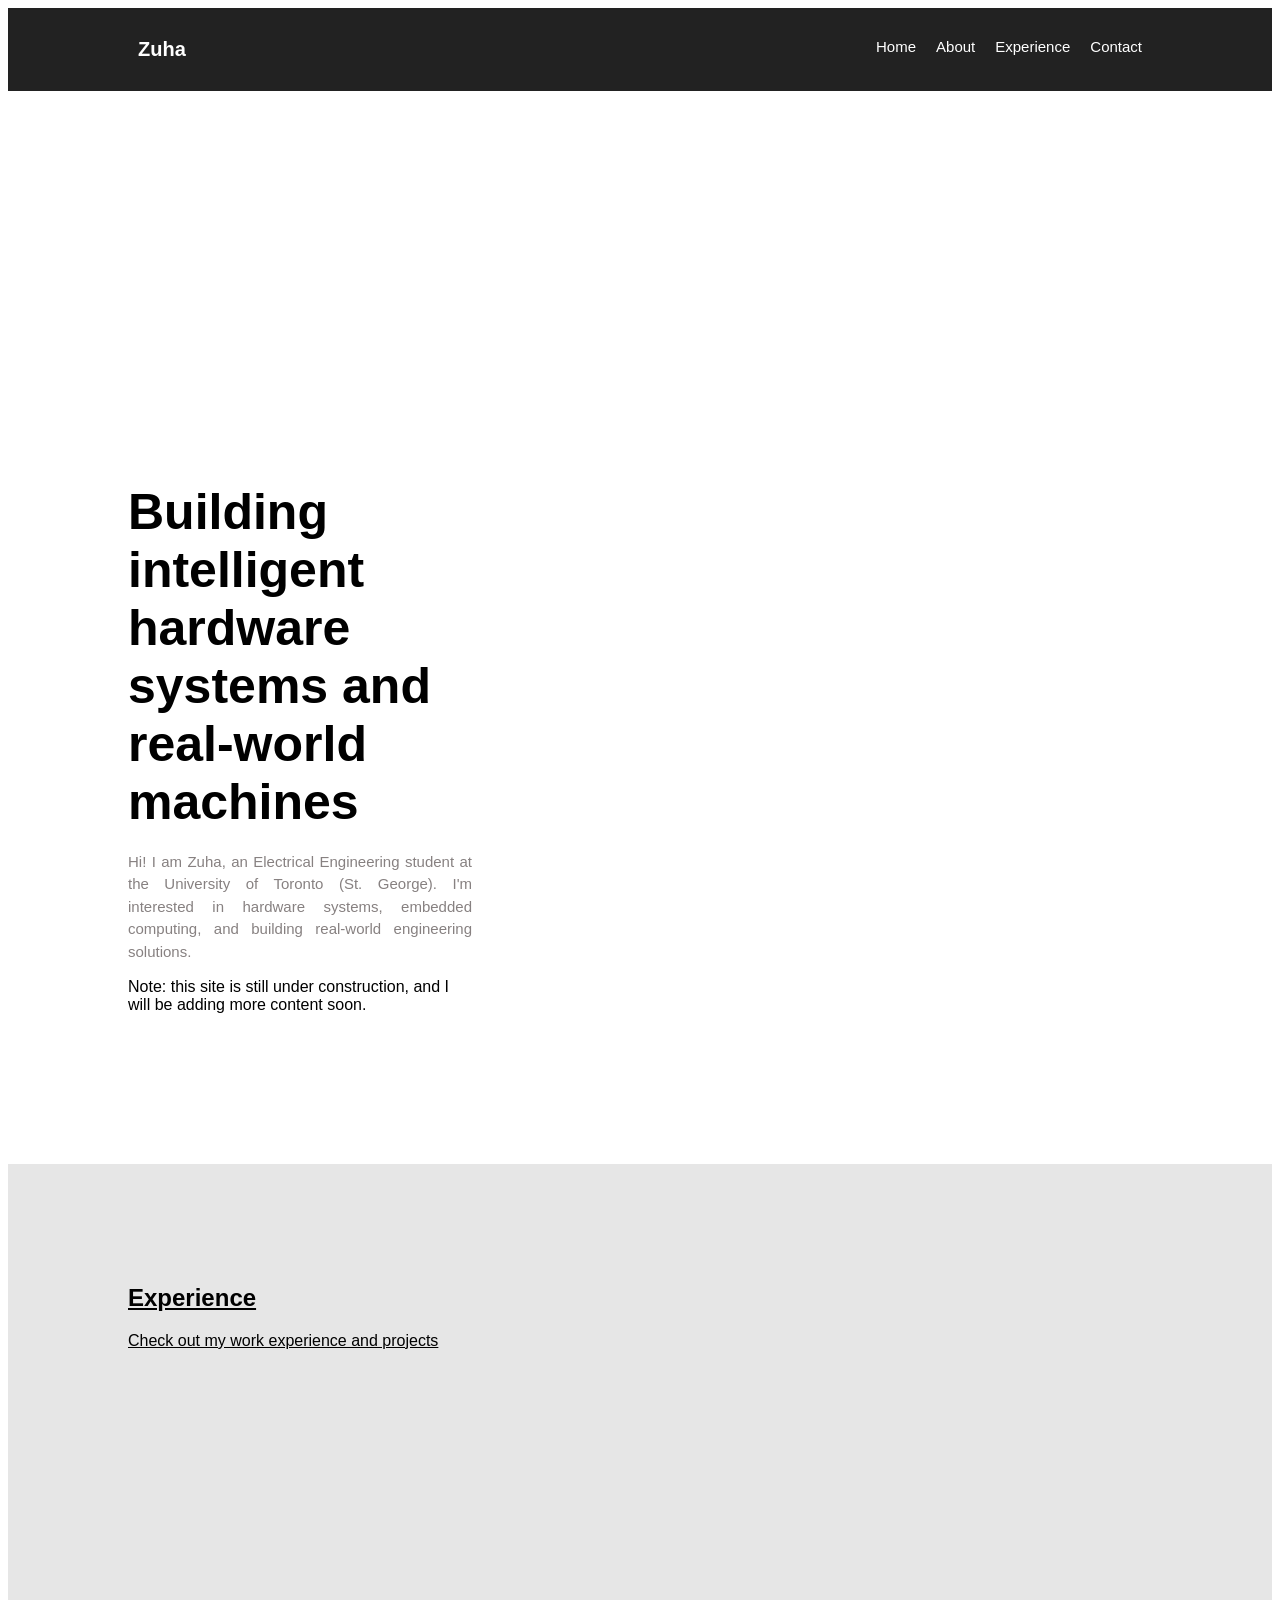
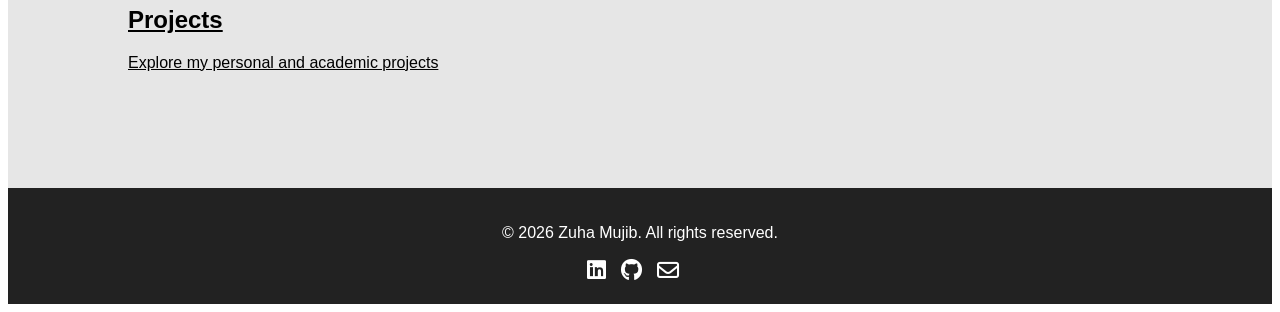
==== index.html @ a1fa1b5b "Added a home page title" ====
<!-- home page -->
<!DOCTYPE html>
<html>

<head>
    <title>Home</title>
    <link rel="stylesheet" href="css/style.css">
    <link rel="stylesheet" href="https://cdnjs.cloudflare.com/ajax/libs/font-awesome/6.5.0/css/all.min.css">
</head>

<body>
    <!-- Loading the navigation bar -->
    <div id="navbar"></div>

    <section class="home">
        <h1>Building intelligent hardware systems and real-world machines</h1>
        <p>Hi! I am Zuha, an Electrical Engineering student at the University of Toronto (St. George).
            I'm interested in hardware systems, embedded computing, and building real-world engineering solutions.
        </p> Note: this site is still under construction, and I will be adding more content soon.
    </section>

    <section class="home-links">
        <a href="experience.html" class="card">
            <h1>Experience</h1>
            <p>Check out my work experience and projects</p>
        </a>
        <a href="projects.html" class="card">
            <h1>Projects</h1>
            <p>Explore my personal and academic projects</p>
        </a>
    </section>

    <div id="footer"></div>

    <!-- JAVASCRIPT -->
    <script src="js/script.js"></script>

</body>

</html>
---- css/style.css ----
.skills {
    margin-top: 10px;
}

.skills span {
    background: #007BFF;
    color: white;
    padding: 5px 10px;
    border-radius: 5px;
    margin-right: 5px;
    font-size: 12px;
}

body {
    font-family: "Verdana", sans-serif;
}

.home {
    text-align: left;
    padding-top: 350px;
    padding-bottom: 150px;
    padding-left: 120px;
    padding-right: 800px;
}

.home h1 {
    font-size: 50px;
    margin-bottom: 20px;
}

.home p {
    font-size: 15px;
    color: #878181;
    line-height: 1.5;
    font-family: "Lucida Sans Typewriter", sans-serif;
    text-align: justify;
}

.navbar {
    display: flex;
    justify-content: space-between;
    padding: 30px 30px;
    background-color: #222;
    color: white;
}

.logo a {
    color: white;
    text-decoration: none;
    font-size: 20px;
    font-weight: bold;
    font-family: "Lucida Console", sans-serif;
    padding-left: 100px;
}

.nav-links {
    list-style: none;
    font-size: 15px;
    display: flex;
    gap: 20px;
    margin: 0;
    padding-right: 100px;
}

.nav-links a {
    color: white;
    text-decoration: none;
    transition: 0.2s;
}

.nav-links a:hover {
    color: #00bcd4;
}

.footer {
    background-color: #222;
    color: white;
    text-align: center;
    padding: 20px 0;
}

.social-links {
    display: flex;
    justify-content: center;
    list-style: none;
    padding: 0;
    margin: 0;
}

.social-links li {
    display: inline-block;
}

.social-links a {
    color: white;
    font-size: 22px;
    margin-right: 15px;
    text-decoration: none;
    transition: 0.2s;
}

.social-links a:hover {
    color: #00bcd4;
}

.container {
    max-width: 1000px;
    margin: 0 auto;
    padding: 0 20px;
}

.pronunciation {
    font-size: 14px;
    color: #555;
    padding-top: 5px;
}

.about {
    margin-top: 50px;
    margin-left: 100px;
    margin-right: 100px;
}

.home-links {
    background-color: #e6e6e6;
    flex-direction: column;
    display: grid;
    gap: 20px;
}

.card {
    color: #000000;
    text-align: left;
    transition: transform 0.3s ease, box-shadow 0.3s ease;
    padding: 100px 20px;
    padding-left: 120px;
}

.card:hover {
    background-color: #ffffff;
    text-align: left;
    transition: transform 0.3s ease, box-shadow 0.3s ease;
    padding: 100px 20px;
    padding-left: 120px;
}
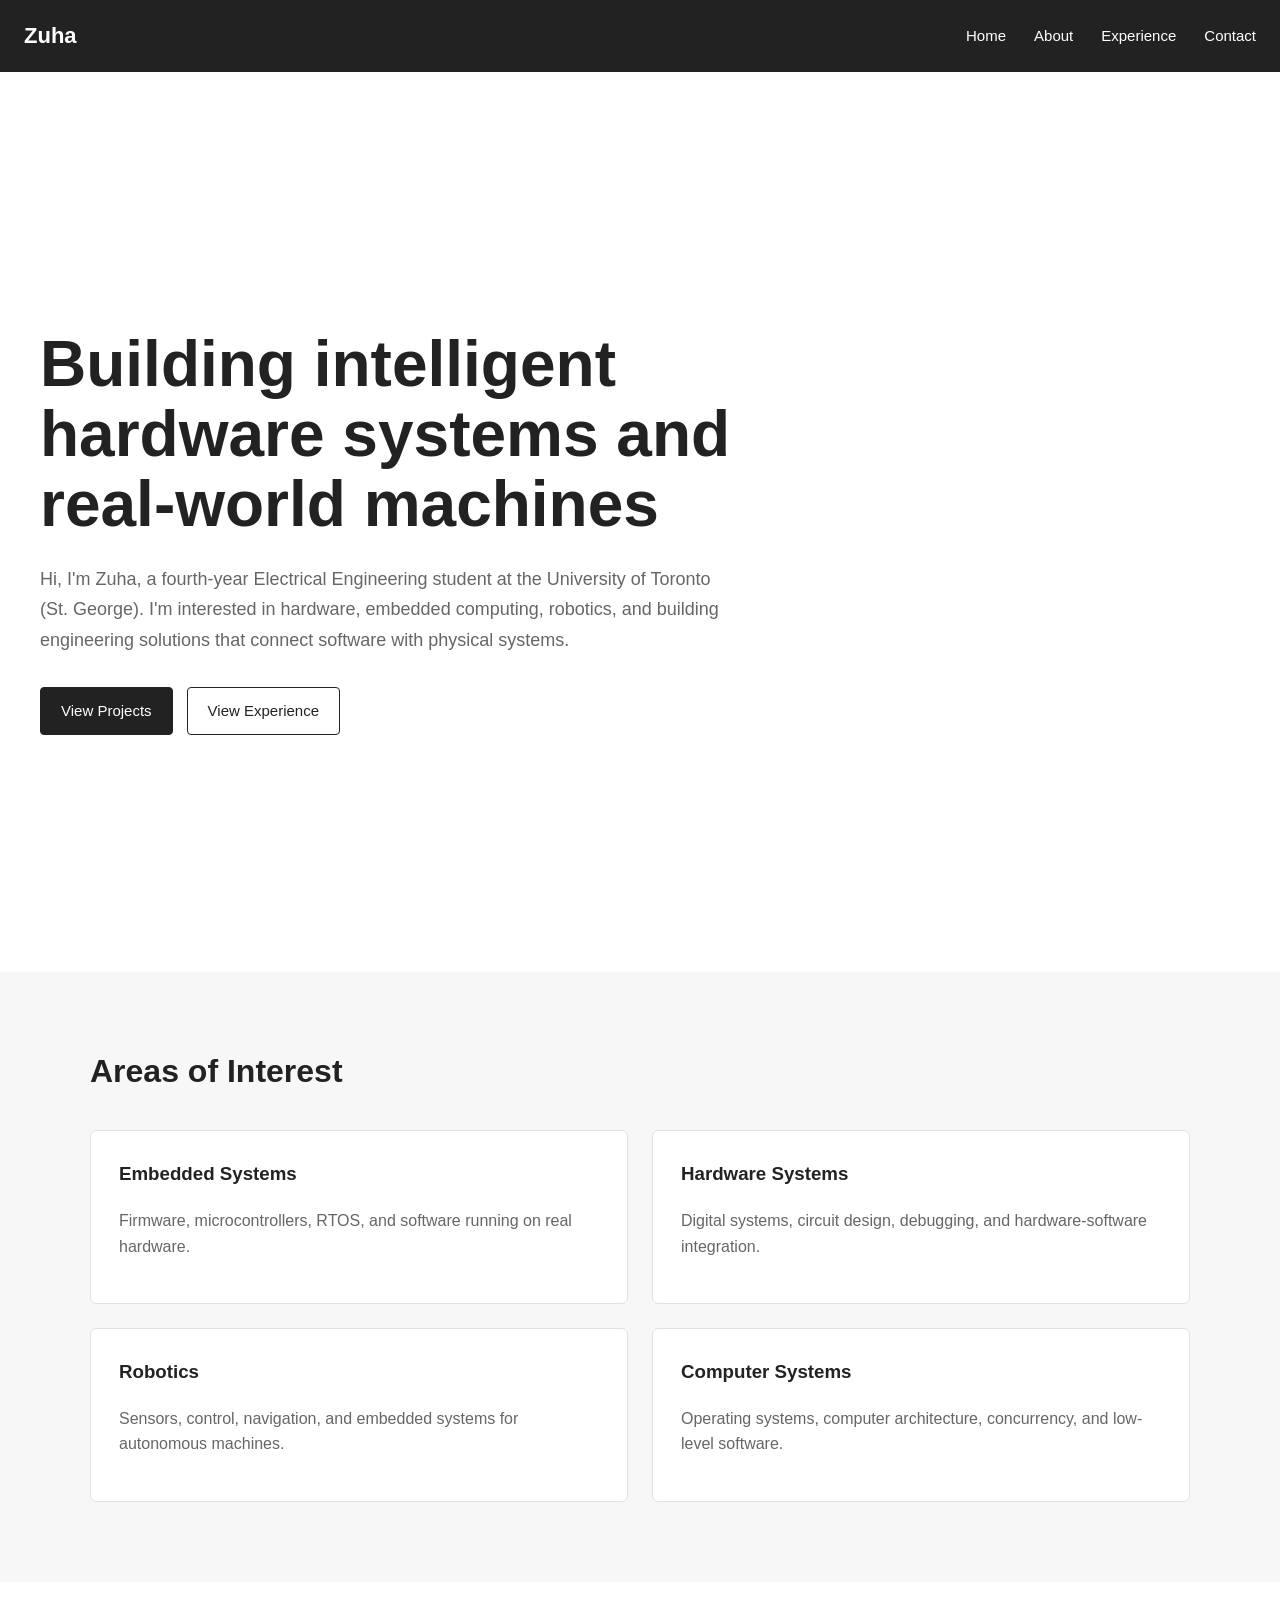
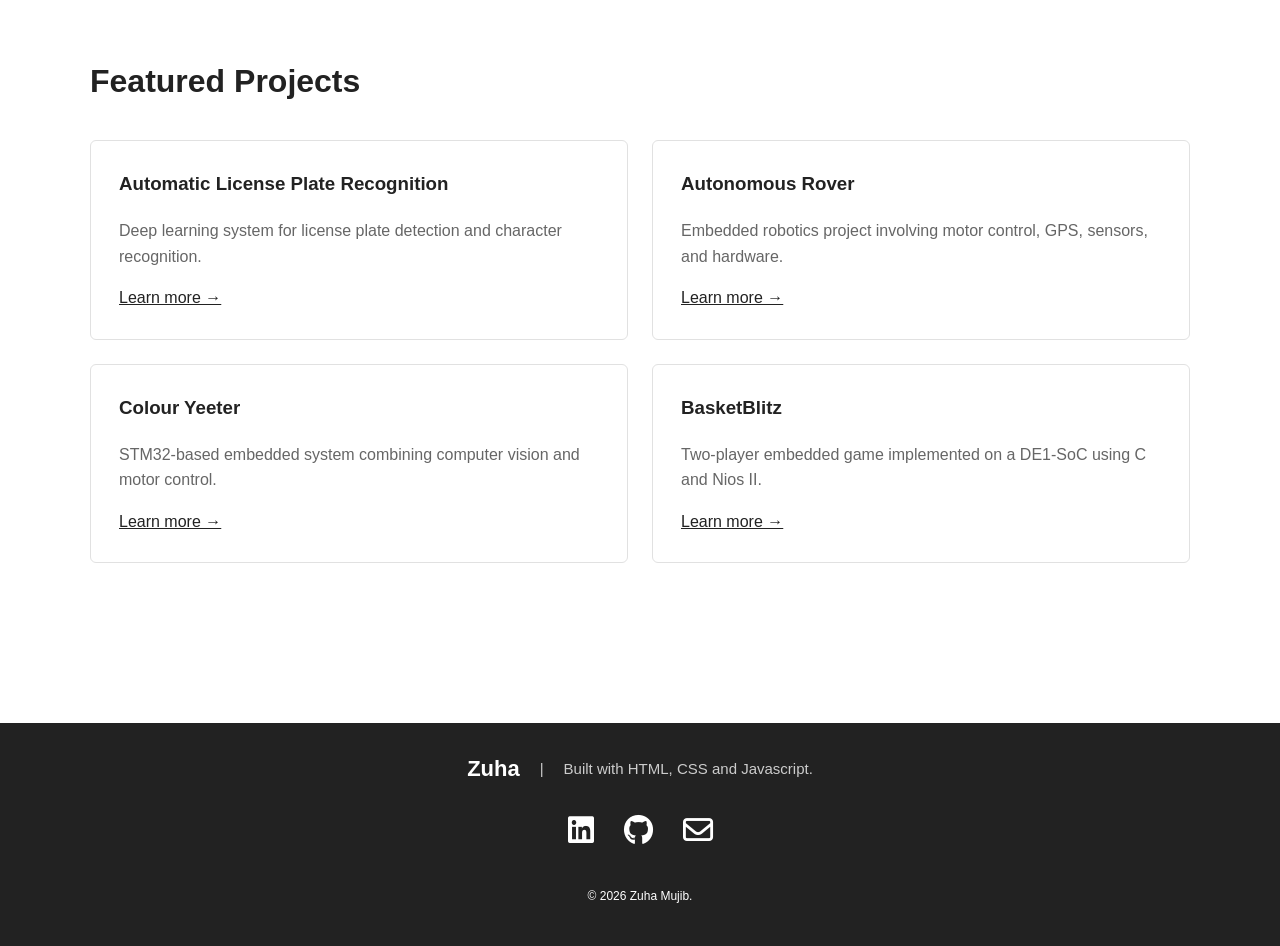
==== commit 2f5c4e73: "Formatted the website template home page" ====
--- a/index.html
+++ b/index.html
@@ -1,38 +1,177 @@
-<!-- home page -->
 <!DOCTYPE html>
-<html>
+<html lang="en">
 
 <head>
-    <title>Home</title>
+    <meta charset="UTF-8">
+
+    <meta name="viewport" content="width=device-width, initial-scale=1.0">
+
+    <title>Zuha Mujib | Electrical Engineering</title>
+
     <link rel="stylesheet" href="css/style.css">
+
     <link rel="stylesheet" href="https://cdnjs.cloudflare.com/ajax/libs/font-awesome/6.5.0/css/all.min.css">
 </head>
 
 <body>
-    <!-- Loading the navigation bar -->
     <div id="navbar"></div>
+    
+    <main>
 
-    <section class="home">
-        <h1>Building intelligent hardware systems and real-world machines</h1>
-        <p>Hi! I am Zuha, an Electrical Engineering student at the University of Toronto (St. George).
-            I'm interested in hardware systems, embedded computing, and building real-world engineering solutions.
-        </p> Note: this site is still under construction, and I will be adding more content soon.
-    </section>
+        <section class="home">
+            <div class="container">
+                <div class="home-content">
 
-    <section class="home-links">
-        <a href="experience.html" class="card">
-            <h1>Experience</h1>
-            <p>Check out my work experience and projects</p>
-        </a>
-        <a href="projects.html" class="card">
-            <h1>Projects</h1>
-            <p>Explore my personal and academic projects</p>
-        </a>
-    </section>
+                    <h1>
+                        Building intelligent hardware systems and real-world machines
+                    </h1>
 
+                    <p>
+                        Hi, I'm Zuha, a fourth-year Electrical Engineering
+                        student at the University of Toronto (St. George). I'm interested
+                        in hardware, embedded computing, robotics, and building
+                        engineering solutions that connect software with
+                        physical systems.
+                    </p>
+
+                    <div class="button-group">
+                        <a href="projects.html" class="button">
+                            View Projects
+                        </a>
+
+                        <a href="experience.html" class="button button-secondary">
+                            View Experience
+                        </a>
+                    </div>
+
+                </div>
+            </div>
+        </section>
+
+
+        <!-- Areas of interest -->
+        <section class="section section-light">
+
+            <div class="container">
+
+                <h2 class="section-title">
+                    Areas of Interest
+                </h2>
+
+                <div class="card-grid">
+
+                    <div class="card">
+                        <h3>Embedded Systems</h3>
+                        <p>
+                            Firmware, microcontrollers, RTOS,
+                            and software running on real hardware.
+                        </p>
+                    </div>
+
+                    <div class="card">
+                        <h3>Hardware Systems</h3>
+                        <p>
+                            Digital systems, circuit design,
+                            debugging, and hardware-software integration.
+                        </p>
+                    </div>
+
+                    <div class="card">
+                        <h3>Robotics</h3>
+                        <p>
+                            Sensors, control, navigation, and
+                            embedded systems for autonomous machines.
+                        </p>
+                    </div>
+
+                    <div class="card">
+                        <h3>Computer Systems</h3>
+                        <p>
+                            Operating systems, computer architecture,
+                            concurrency, and low-level software.
+                        </p>
+                    </div>
+
+                </div>
+
+            </div>
+
+        </section>
+
+
+        <!-- Featured projects -->
+        <section class="section">
+
+            <div class="container">
+
+                <h2 class="section-title">
+                    Featured Projects
+                </h2>
+
+                <div class="card-grid">
+
+                    <div class="card">
+                        <h3>Automatic License Plate Recognition</h3>
+                        <p>
+                            Deep learning system for license plate
+                            detection and character recognition.
+                        </p>
+
+                        <a href="projects.html">
+                            Learn more →
+                        </a>
+                    </div>
+
+                    <div class="card">
+                        <h3>Autonomous Rover</h3>
+                        <p>
+                            Embedded robotics project involving
+                            motor control, GPS, sensors, and hardware.
+                        </p>
+
+                        <a href="projects.html">
+                            Learn more →
+                        </a>
+                    </div>
+
+                    <div class="card">
+                        <h3>Colour Yeeter</h3>
+                        <p>
+                            STM32-based embedded system combining
+                            computer vision and motor control.
+                        </p>
+
+                        <a href="projects.html">
+                            Learn more →
+                        </a>
+                    </div>
+
+                    <div class="card">
+                        <h3>BasketBlitz</h3>
+                        <p>
+                            Two-player embedded game implemented
+                            on a DE1-SoC using C and Nios II.
+                        </p>
+
+                        <a href="projects.html">
+                            Learn more →
+                        </a>
+                    </div>
+
+                </div>
+
+            </div>
+
+        </section>
+
+    </main>
+
+
+    <!-- Footer is loaded by JavaScript -->
     <div id="footer"></div>
 
-    <!-- JAVASCRIPT -->
+
+    <!-- JavaScript -->
     <script src="js/script.js"></script>
 
 </body>
--- a/css/style.css
+++ b/css/style.css
@@ -1,145 +1,464 @@
-.skills {
-    margin-top: 10px;
-}
-
-.skills span {
-    background: #007BFF;
-    color: white;
-    padding: 5px 10px;
-    border-radius: 5px;
-    margin-right: 5px;
-    font-size: 12px;
+/* ========================================
+   GENERAL
+   ======================================== */
+
+* {
+    box-sizing: border-box;
+}
+
+html {
+    scroll-behavior: smooth;
 }
 
 body {
-    font-family: "Verdana", sans-serif;
-}
-
-.home {
-    text-align: left;
-    padding-top: 350px;
-    padding-bottom: 150px;
-    padding-left: 120px;
-    padding-right: 800px;
-}
-
-.home h1 {
-    font-size: 50px;
-    margin-bottom: 20px;
-}
-
-.home p {
+    margin: 0;
+    font-family: Arial, Helvetica, sans-serif;
+    color: #222;
+    background-color: #ffffff;
+    line-height: 1.6;
+}
+
+a {
+    color: inherit;
+}
+
+img {
+    max-width: 100%;
+    display: block;
+}
+
+
+/* ========================================
+   REUSABLE CONTAINER
+   ======================================== */
+
+.container {
+    width: min(1100px, calc(100% - 48px));
+    margin: 0 auto;
+}
+
+
+/* ========================================
+   NAVIGATION BAR
+   ======================================== */
+
+.navbar {
+    background-color: #222;
+    color: #ffffff;
+}
+
+.navbar-container {
+    width: min(1400px, calc(100% - 48px));
+    min-height: 72px;
+    margin: 0 auto;
+
+    display: flex;
+    align-items: center;
+    justify-content: space-between;
+}
+
+.logo {
+    color: #ffffff;
+    text-decoration: none;
+    font-size: 22px;
+    font-weight: 700;
+}
+
+.nav-links {
+    display: flex;
+    align-items: center;
+    gap: 28px;
+
+    list-style: none;
+    margin: 0;
+    padding: 0;
+}
+
+.nav-links a {
+    color: #ffffff;
+    text-decoration: none;
     font-size: 15px;
-    color: #878181;
-    line-height: 1.5;
-    font-family: "Lucida Sans Typewriter", sans-serif;
-    text-align: justify;
-}
-
-.navbar {
-    display: flex;
-    justify-content: space-between;
-    padding: 30px 30px;
-    background-color: #222;
-    color: white;
-}
-
-.logo a {
-    color: white;
-    text-decoration: none;
-    font-size: 20px;
-    font-weight: bold;
-    font-family: "Lucida Console", sans-serif;
-    padding-left: 100px;
-}
-
-.nav-links {
-    list-style: none;
-    font-size: 15px;
-    display: flex;
-    gap: 20px;
-    margin: 0;
-    padding-right: 100px;
-}
-
-.nav-links a {
-    color: white;
-    text-decoration: none;
-    transition: 0.2s;
+
+    transition: color 0.2s ease;
 }
 
 .nav-links a:hover {
     color: #00bcd4;
 }
 
-.footer {
+
+/* ========================================
+   HOME
+   ======================================== */
+
+.home {
+    min-height: 100vh;
+    padding: 120px 0 100px;
+    padding-right: 100px;
+    display: flex;
+    align-items: center;
+}
+
+.home-content {
+    max-width: 800px;
+}
+
+.home h1 {
+    margin: 0 0 24px;
+
+    font-size: clamp(40px, 6vw, 64px);
+    line-height: 1.1;
+    font-weight: 700;
+}
+
+.home p {
+    max-width: 680px;
+
+    margin: 0 0 32px;
+
+    color: #666;
+    font-size: 18px;
+    line-height: 1.7;
+}
+
+
+/* ========================================
+   BUTTONS
+   ======================================== */
+
+.button-group {
+    display: flex;
+    gap: 14px;
+    flex-wrap: wrap;
+}
+
+.button {
+    display: inline-block;
+
+    padding: 11px 20px;
+
+    border: 1px solid #222;
+    border-radius: 4px;
+
     background-color: #222;
-    color: white;
+    color: #ffffff;
+
+    text-decoration: none;
+    font-size: 15px;
+
+    transition:
+        background-color 0.2s ease,
+        color 0.2s ease;
+}
+
+.button:hover {
+    background-color: #444;
+}
+
+.button-secondary {
+    background-color: #ffffff;
+    color: #222;
+}
+
+.button-secondary:hover {
+    background-color: #f3f3f3;
+}
+
+
+/* ========================================
+   SECTION
+   ======================================== */
+
+.section {
+    padding: 80px 0;
+}
+
+.section-light {
+    background-color: #f7f7f7;
+}
+
+.section-title {
+    margin: 0 0 40px;
+
+    font-size: 32px;
+    line-height: 1.2;
+}
+
+
+/* ========================================
+   CARDS
+   ======================================== */
+
+.card-grid {
+    display: grid;
+    grid-template-columns: repeat(2, 1fr);
+    gap: 24px;
+}
+
+.card {
+    padding: 28px;
+
+    border: 1px solid #e1e1e1;
+    border-radius: 6px;
+
+    background-color: #ffffff;
+}
+
+.card h2,
+.card h3 {
+    margin-top: 0;
+}
+
+.card p {
+    color: #666;
+}
+
+
+/* ========================================
+   ABOUT
+   ======================================== */
+
+.about {
+    padding: 80px 0;
+}
+
+.about-intro {
+    display: grid;
+    grid-template-columns: 280px 1fr;
+    gap: 60px;
+    align-items: start;
+}
+
+.profile-placeholder {
+    width: 280px;
+    height: 350px;
+
+    display: flex;
+    align-items: center;
+    justify-content: center;
+
+    border: 1px solid #d5d5d5;
+
+    background-color: #f3f3f3;
+    color: #777;
+
     text-align: center;
-    padding: 20px 0;
-}
-
-.social-links {
-    display: flex;
-    justify-content: center;
+    font-size: 14px;
+}
+
+.pronunciation {
+    margin-top: -15px;
+
+    color: #666;
+    font-size: 14px;
+}
+
+
+/* ========================================
+   SKILLS
+   ======================================== */
+
+.skill-group {
+    margin-bottom: 30px;
+}
+
+.skill-group h3 {
+    margin-bottom: 12px;
+}
+
+.skills {
+    display: flex;
+    flex-wrap: wrap;
+    gap: 8px;
+}
+
+.skills span {
+    display: inline-block;
+
+    padding: 6px 10px;
+
+    border: 1px solid #d8d8d8;
+    border-radius: 4px;
+
+    background-color: #f7f7f7;
+
+    font-size: 14px;
+}
+
+
+/* ========================================
+   EXPERIENCE / PROJECTS
+   ======================================== */
+
+.experience-item,
+.project-item {
+    margin-bottom: 32px;
+
+    padding-bottom: 32px;
+
+    border-bottom: 1px solid #e1e1e1;
+}
+
+.experience-item:last-child,
+.project-item:last-child {
+    border-bottom: none;
+}
+
+.item-header {
+    display: flex;
+    justify-content: space-between;
+    gap: 30px;
+}
+
+.item-header h2 {
+    margin: 0;
+}
+
+.item-date {
+    color: #666;
+    white-space: nowrap;
+}
+
+.item-subtitle {
+    margin-top: 4px;
+    color: #666;
+}
+
+.item-description {
+    margin-top: 20px;
+}
+
+
+/* ========================================
+   CONTACT
+   ======================================== */
+
+.contact-list {
     list-style: none;
     padding: 0;
     margin: 0;
 }
 
-.social-links li {
-    display: inline-block;
+.contact-list li {
+    margin-bottom: 16px;
+}
+
+.contact-list a {
+    color: #0066cc;
+    text-decoration: none;
+}
+
+.contact-list a:hover {
+    text-decoration: underline;
+}
+
+
+/* ========================================
+   FOOTER
+   ======================================== */
+
+.footer {
+    margin-top: 80px;
+
+    background-color: #222;
+    color: #ffffff;
+}
+
+.footer-container {
+    padding: 28px 0;
+
+    display: flex;
+    flex-direction: column;
+    align-items: center;
+    gap: 20px;
+}
+
+.footer-description {
+    display: flex;
+    align-items: center;
+
+    justify-content: center;
+    gap: 20px;
+}
+
+.footer-description p {
+    margin: 0;
+    font-size: 15px;
+    color: #cccccc;
+}
+
+.copyright {
+    font-size: 12px;
+}
+
+.social-links {
+    display: flex;
+    justify-content: center;
+
+    gap: 30px;
+    align-items: center;
+    list-style: none;
+    margin: 0;
+    padding: 0;
 }
 
 .social-links a {
-    color: white;
-    font-size: 22px;
-    margin-right: 15px;
-    text-decoration: none;
-    transition: 0.2s;
+    color: #ffffff;
+    font-size: 30px;
+
+    transition: color 0.2s ease;
 }
 
 .social-links a:hover {
     color: #00bcd4;
 }
 
-.container {
-    max-width: 1000px;
-    margin: 0 auto;
-    padding: 0 20px;
-}
-
-.pronunciation {
-    font-size: 14px;
-    color: #555;
-    padding-top: 5px;
-}
-
-.about {
-    margin-top: 50px;
-    margin-left: 100px;
-    margin-right: 100px;
-}
-
-.home-links {
-    background-color: #e6e6e6;
-    flex-direction: column;
-    display: grid;
-    gap: 20px;
-}
-
-.card {
-    color: #000000;
-    text-align: left;
-    transition: transform 0.3s ease, box-shadow 0.3s ease;
-    padding: 100px 20px;
-    padding-left: 120px;
-}
-
-.card:hover {
-    background-color: #ffffff;
-    text-align: left;
-    transition: transform 0.3s ease, box-shadow 0.3s ease;
-    padding: 100px 20px;
-    padding-left: 120px;
+
+/* ========================================
+   MOBILE
+   ======================================== */
+
+@media (max-width: 768px) {
+
+    .navbar-container {
+        flex-direction: column;
+        justify-content: center;
+        gap: 14px;
+
+        padding: 18px 0;
+    }
+
+    .nav-links {
+        gap: 16px;
+        flex-wrap: wrap;
+        justify-content: center;
+    }
+
+    .home {
+        padding: 80px 0;
+    }
+
+    .card-grid {
+        grid-template-columns: 1fr;
+    }
+
+    .about-intro {
+        grid-template-columns: 1fr;
+        gap: 30px;
+    }
+
+    .profile-placeholder {
+        width: 220px;
+        height: 280px;
+    }
+
+    .item-header {
+        flex-direction: column;
+        gap: 4px;
+    }
+
+    .footer-container {
+        flex-direction: column;
+        text-align: center;
+    }
 }
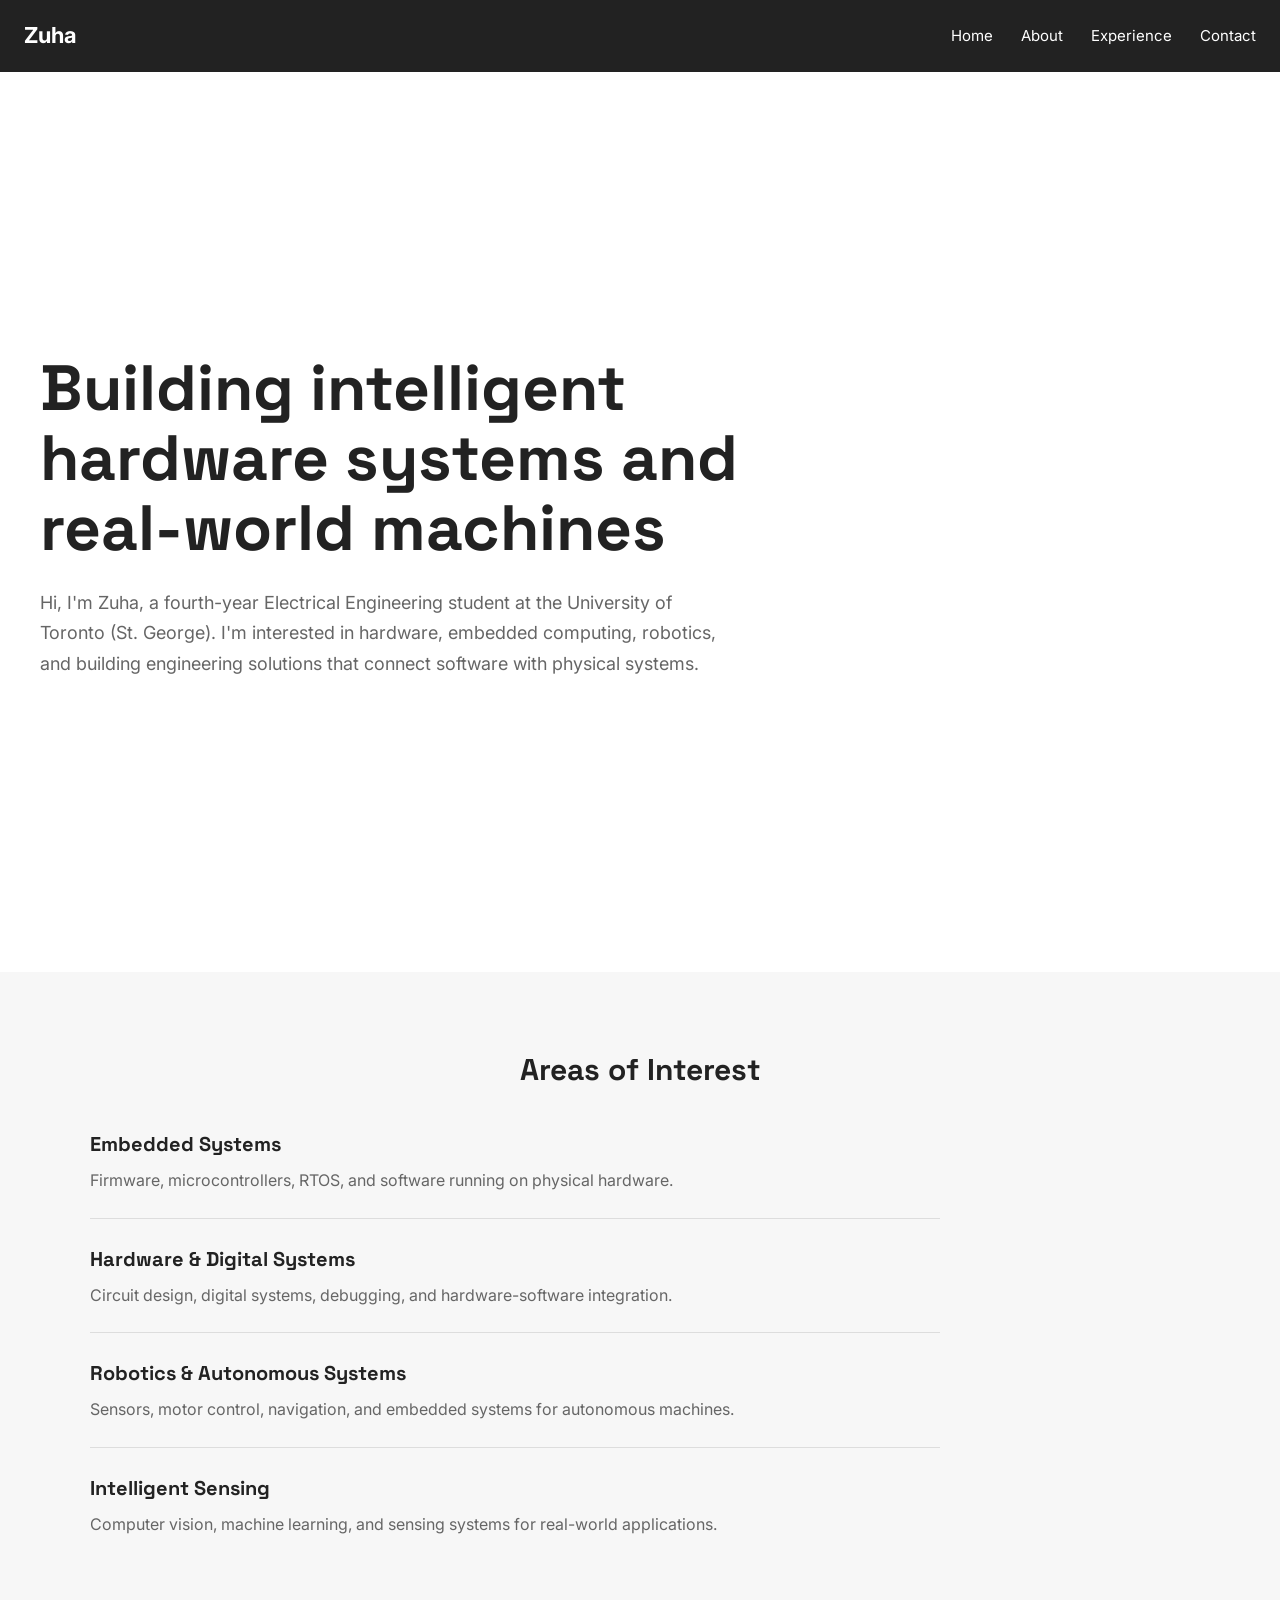
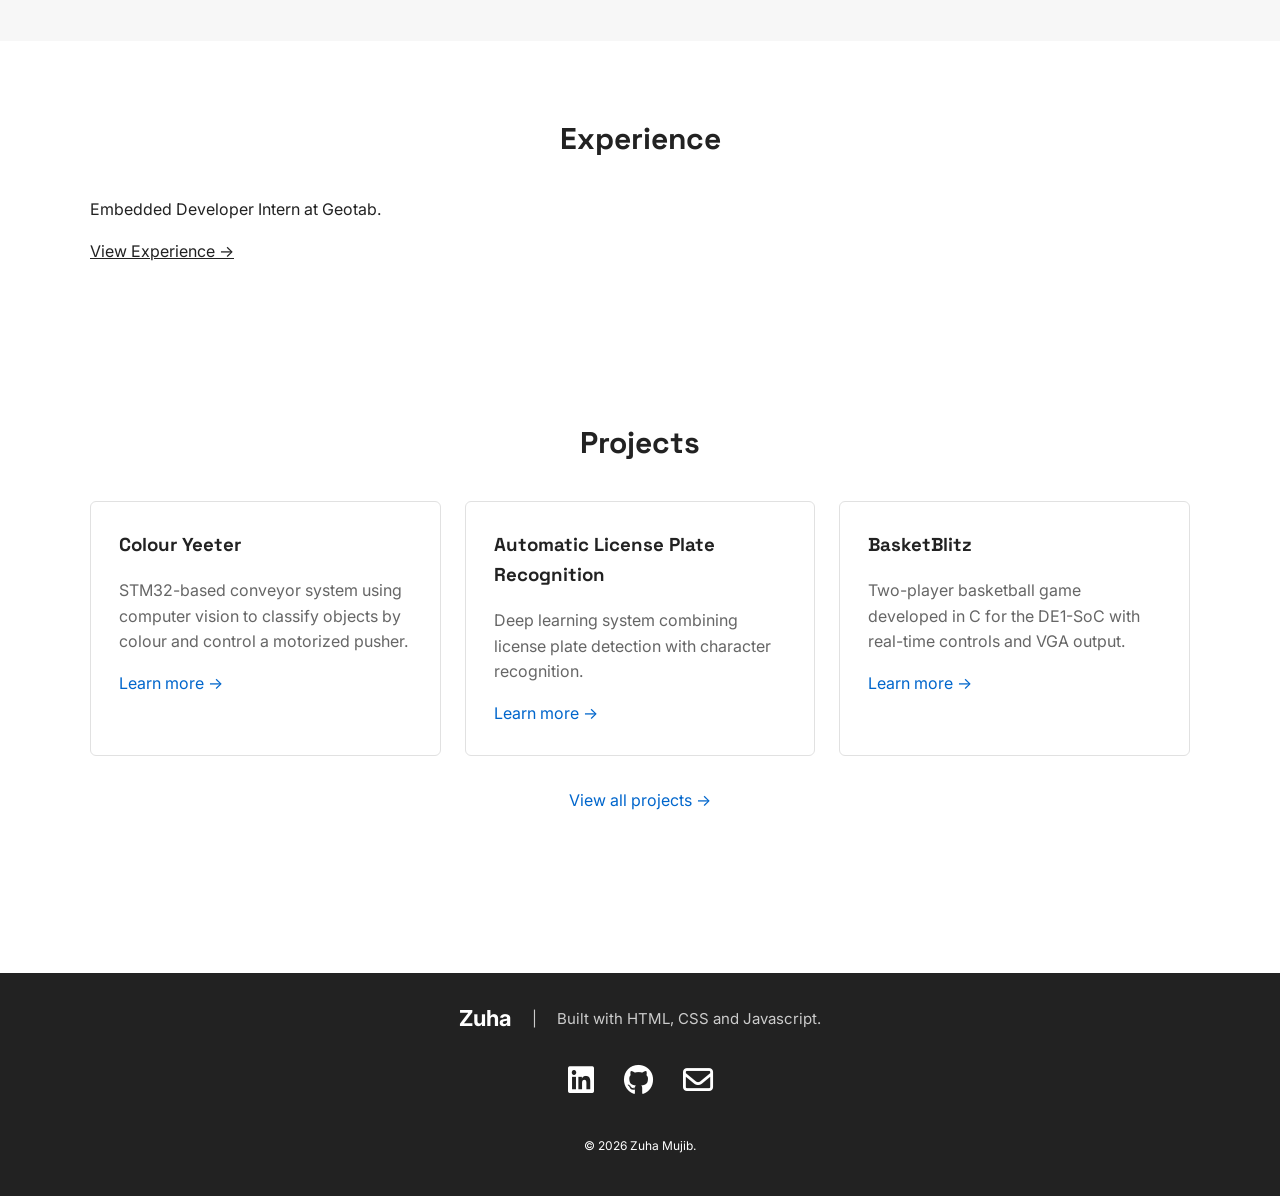
==== commit b48326b1: "Cleaned up css, centered the section title on home" ====
--- a/index.html
+++ b/index.html
@@ -11,11 +11,18 @@
     <link rel="stylesheet" href="css/style.css">
 
     <link rel="stylesheet" href="https://cdnjs.cloudflare.com/ajax/libs/font-awesome/6.5.0/css/all.min.css">
+
+    <link rel="preconnect" href="https://fonts.googleapis.com">
+    <link rel="preconnect" href="https://fonts.gstatic.com" crossorigin>
+
+    <link
+        href="https://fonts.googleapis.com/css2?family=Inter:wght@400;500;600;700&family=Space+Grotesk:wght@500;600;700&display=swap"
+        rel="stylesheet">
 </head>
 
 <body>
     <div id="navbar"></div>
-    
+
     <main>
 
         <section class="home">
@@ -33,23 +40,11 @@
                         engineering solutions that connect software with
                         physical systems.
                     </p>
-
-                    <div class="button-group">
-                        <a href="projects.html" class="button">
-                            View Projects
-                        </a>
-
-                        <a href="experience.html" class="button button-secondary">
-                            View Experience
-                        </a>
-                    </div>
-
                 </div>
             </div>
         </section>
 
-
-        <!-- Areas of interest -->
+        <!--Areas for Interest-->
         <section class="section section-light">
 
             <div class="container">
@@ -58,37 +53,37 @@
                     Areas of Interest
                 </h2>
 
-                <div class="card-grid">
+                <div class="interest-list">
 
-                    <div class="card">
+                    <div class="interest-item">
                         <h3>Embedded Systems</h3>
                         <p>
-                            Firmware, microcontrollers, RTOS,
-                            and software running on real hardware.
+                            Firmware, microcontrollers, RTOS, and software
+                            running on physical hardware.
                         </p>
                     </div>
 
-                    <div class="card">
-                        <h3>Hardware Systems</h3>
+                    <div class="interest-item">
+                        <h3>Hardware & Digital Systems</h3>
                         <p>
-                            Digital systems, circuit design,
-                            debugging, and hardware-software integration.
+                            Circuit design, digital systems, debugging,
+                            and hardware-software integration.
                         </p>
                     </div>
 
-                    <div class="card">
-                        <h3>Robotics</h3>
+                    <div class="interest-item">
+                        <h3>Robotics & Autonomous Systems</h3>
                         <p>
-                            Sensors, control, navigation, and
-                            embedded systems for autonomous machines.
+                            Sensors, motor control, navigation, and embedded
+                            systems for autonomous machines.
                         </p>
                     </div>
 
-                    <div class="card">
-                        <h3>Computer Systems</h3>
+                    <div class="interest-item">
+                        <h3>Intelligent Sensing</h3>
                         <p>
-                            Operating systems, computer architecture,
-                            concurrency, and low-level software.
+                            Computer vision, machine learning, and sensing
+                            systems for real-world applications.
                         </p>
                     </div>
 
@@ -97,67 +92,66 @@
             </div>
 
         </section>
-
-
-        <!-- Featured projects -->
+        <!-- Experience -->
         <section class="section">
 
             <div class="container">
-
                 <h2 class="section-title">
-                    Featured Projects
+                    Experience
                 </h2>
 
-                <div class="card-grid">
+                <p>
+                    Embedded Developer Intern at Geotab.
+                </p>
 
-                    <div class="card">
+                <a href="experience.html">
+                    View Experience →
+                </a>
+
+            </div>
+
+
+        </section>
+        <!-- Projects -->
+        <section class="section">
+            <div class="container">
+                <h2 class="section-title">
+                    Projects
+                </h2>
+
+                <div class="project-grid">
+
+                    <div class="project-card">
+                        <h3>Colour Yeeter</h3>
+                        <p>
+                            STM32-based conveyor system using computer vision
+                            to classify objects by colour and control a motorized pusher.
+                        </p>
+                        <a href="projects.html#colour-yeeter" class="text-link">Learn more →</a>
+                    </div>
+
+                    <div class="project-card">
                         <h3>Automatic License Plate Recognition</h3>
                         <p>
-                            Deep learning system for license plate
-                            detection and character recognition.
+                            Deep learning system combining license plate detection
+                            with character recognition.
                         </p>
-
-                        <a href="projects.html">
-                            Learn more →
-                        </a>
+                        <a href="projects.html#alpr" class="text-link">Learn more →</a>
                     </div>
 
-                    <div class="card">
-                        <h3>Autonomous Rover</h3>
+                    <div class="project-card">
+                        <h3>BasketBlitz</h3>
                         <p>
-                            Embedded robotics project involving
-                            motor control, GPS, sensors, and hardware.
+                            Two-player basketball game developed in C for the
+                            DE1-SoC with real-time controls and VGA output.
                         </p>
-
-                        <a href="projects.html">
-                            Learn more →
-                        </a>
+                        <a href="projects.html#basketblitz" class="text-link">Learn more →</a>
                     </div>
 
-                    <div class="card">
-                        <h3>Colour Yeeter</h3>
-                        <p>
-                            STM32-based embedded system combining
-                            computer vision and motor control.
-                        </p>
+                </div>
 
-                        <a href="projects.html">
-                            Learn more →
-                        </a>
-                    </div>
-
-                    <div class="card">
-                        <h3>BasketBlitz</h3>
-                        <p>
-                            Two-player embedded game implemented
-                            on a DE1-SoC using C and Nios II.
-                        </p>
-
-                        <a href="projects.html">
-                            Learn more →
-                        </a>
-                    </div>
-
+                <div class="view-all-projects">
+                    <a href="projects.html" class="text-link">View all projects →</a>
                 </div>
 
             </div>
--- a/css/style.css
+++ b/css/style.css
@@ -12,12 +12,18 @@
 
 body {
     margin: 0;
-    font-family: Arial, Helvetica, sans-serif;
+    font-family: 'Inter', sans-serif;
     color: #222;
     background-color: #ffffff;
     line-height: 1.6;
 }
 
+h1,
+h2,
+h3 {
+    font-family: 'Space Grotesk', sans-serif;
+}
+
 a {
     color: inherit;
 }
@@ -35,6 +41,39 @@
 .container {
     width: min(1100px, calc(100% - 48px));
     margin: 0 auto;
+}
+
+
+/* ========================================
+   SECTION
+   ======================================== */
+
+.section {
+    padding: 80px 0;
+}
+
+.section-light {
+    background-color: #f7f7f7;
+}
+
+.section-title {
+    margin: 0 0 40px;
+    text-align: center;
+    font-size: 30px;
+    line-height: 1.2;
+}
+
+/* ========================================
+    REUSABLE COMPONENTS
+   ======================================== */
+
+.text-link {
+    color: #0066cc;
+    text-decoration: none;
+}
+
+.text-link:hover {
+    text-decoration: underline;
 }
 
 
@@ -121,7 +160,6 @@
     line-height: 1.7;
 }
 
-
 /* ========================================
    BUTTONS
    ======================================== */
@@ -164,38 +202,20 @@
     background-color: #f3f3f3;
 }
 
-
-/* ========================================
-   SECTION
-   ======================================== */
-
-.section {
-    padding: 80px 0;
-}
-
-.section-light {
-    background-color: #f7f7f7;
-}
-
-.section-title {
-    margin: 0 0 40px;
-
-    font-size: 32px;
-    line-height: 1.2;
-}
-
-
-/* ========================================
-   CARDS
-   ======================================== */
-
-.card-grid {
+/* ========================================
+   FEATURED PROJECTS
+   ======================================== */
+
+.project-grid {
+    max-width: 1100px;
+    margin: 0 auto;
+
     display: grid;
-    grid-template-columns: repeat(2, 1fr);
+    grid-template-columns: repeat(3, 1fr);
     gap: 24px;
 }
 
-.card {
+.project-card {
     padding: 28px;
 
     border: 1px solid #e1e1e1;
@@ -204,15 +224,68 @@
     background-color: #ffffff;
 }
 
-.card h2,
-.card h3 {
+.project-card h3 {
     margin-top: 0;
 }
 
-.card p {
+.project-card p {
     color: #666;
 }
 
+.project-card a {
+    color: #0066cc;
+    text-decoration: none;
+}
+
+.project-card a:hover {
+    text-decoration: underline;
+}
+
+.view-all-projects {
+    margin-top: 32px;
+    text-align: center;
+}
+
+.view-all-projects a {
+    color: #0066cc;
+    text-decoration: none;
+}
+
+.view-all-projects a:hover {
+    text-decoration: underline;
+}
+
+/* ========================================
+   INTERESTS
+   ======================================== */
+
+.interest-list {
+    max-width: 850px;
+}
+
+.interest-item {
+    padding: 24px 0;
+    border-bottom: 1px solid #dddddd;
+}
+
+.interest-item:first-child {
+    padding-top: 0;
+}
+
+.interest-item:last-child {
+    border-bottom: none;
+}
+
+.interest-item h3 {
+    margin: 0 0 8px;
+    font-size: 20px;
+}
+
+.interest-item p {
+    max-width: 700px;
+    margin: 0;
+    color: #666;
+}
 
 /* ========================================
    ABOUT
@@ -285,74 +358,6 @@
     font-size: 14px;
 }
 
-
-/* ========================================
-   EXPERIENCE / PROJECTS
-   ======================================== */
-
-.experience-item,
-.project-item {
-    margin-bottom: 32px;
-
-    padding-bottom: 32px;
-
-    border-bottom: 1px solid #e1e1e1;
-}
-
-.experience-item:last-child,
-.project-item:last-child {
-    border-bottom: none;
-}
-
-.item-header {
-    display: flex;
-    justify-content: space-between;
-    gap: 30px;
-}
-
-.item-header h2 {
-    margin: 0;
-}
-
-.item-date {
-    color: #666;
-    white-space: nowrap;
-}
-
-.item-subtitle {
-    margin-top: 4px;
-    color: #666;
-}
-
-.item-description {
-    margin-top: 20px;
-}
-
-
-/* ========================================
-   CONTACT
-   ======================================== */
-
-.contact-list {
-    list-style: none;
-    padding: 0;
-    margin: 0;
-}
-
-.contact-list li {
-    margin-bottom: 16px;
-}
-
-.contact-list a {
-    color: #0066cc;
-    text-decoration: none;
-}
-
-.contact-list a:hover {
-    text-decoration: underline;
-}
-
-
 /* ========================================
    FOOTER
    ======================================== */
@@ -438,7 +443,7 @@
         padding: 80px 0;
     }
 
-    .card-grid {
+    .project-grid {
         grid-template-columns: 1fr;
     }
 
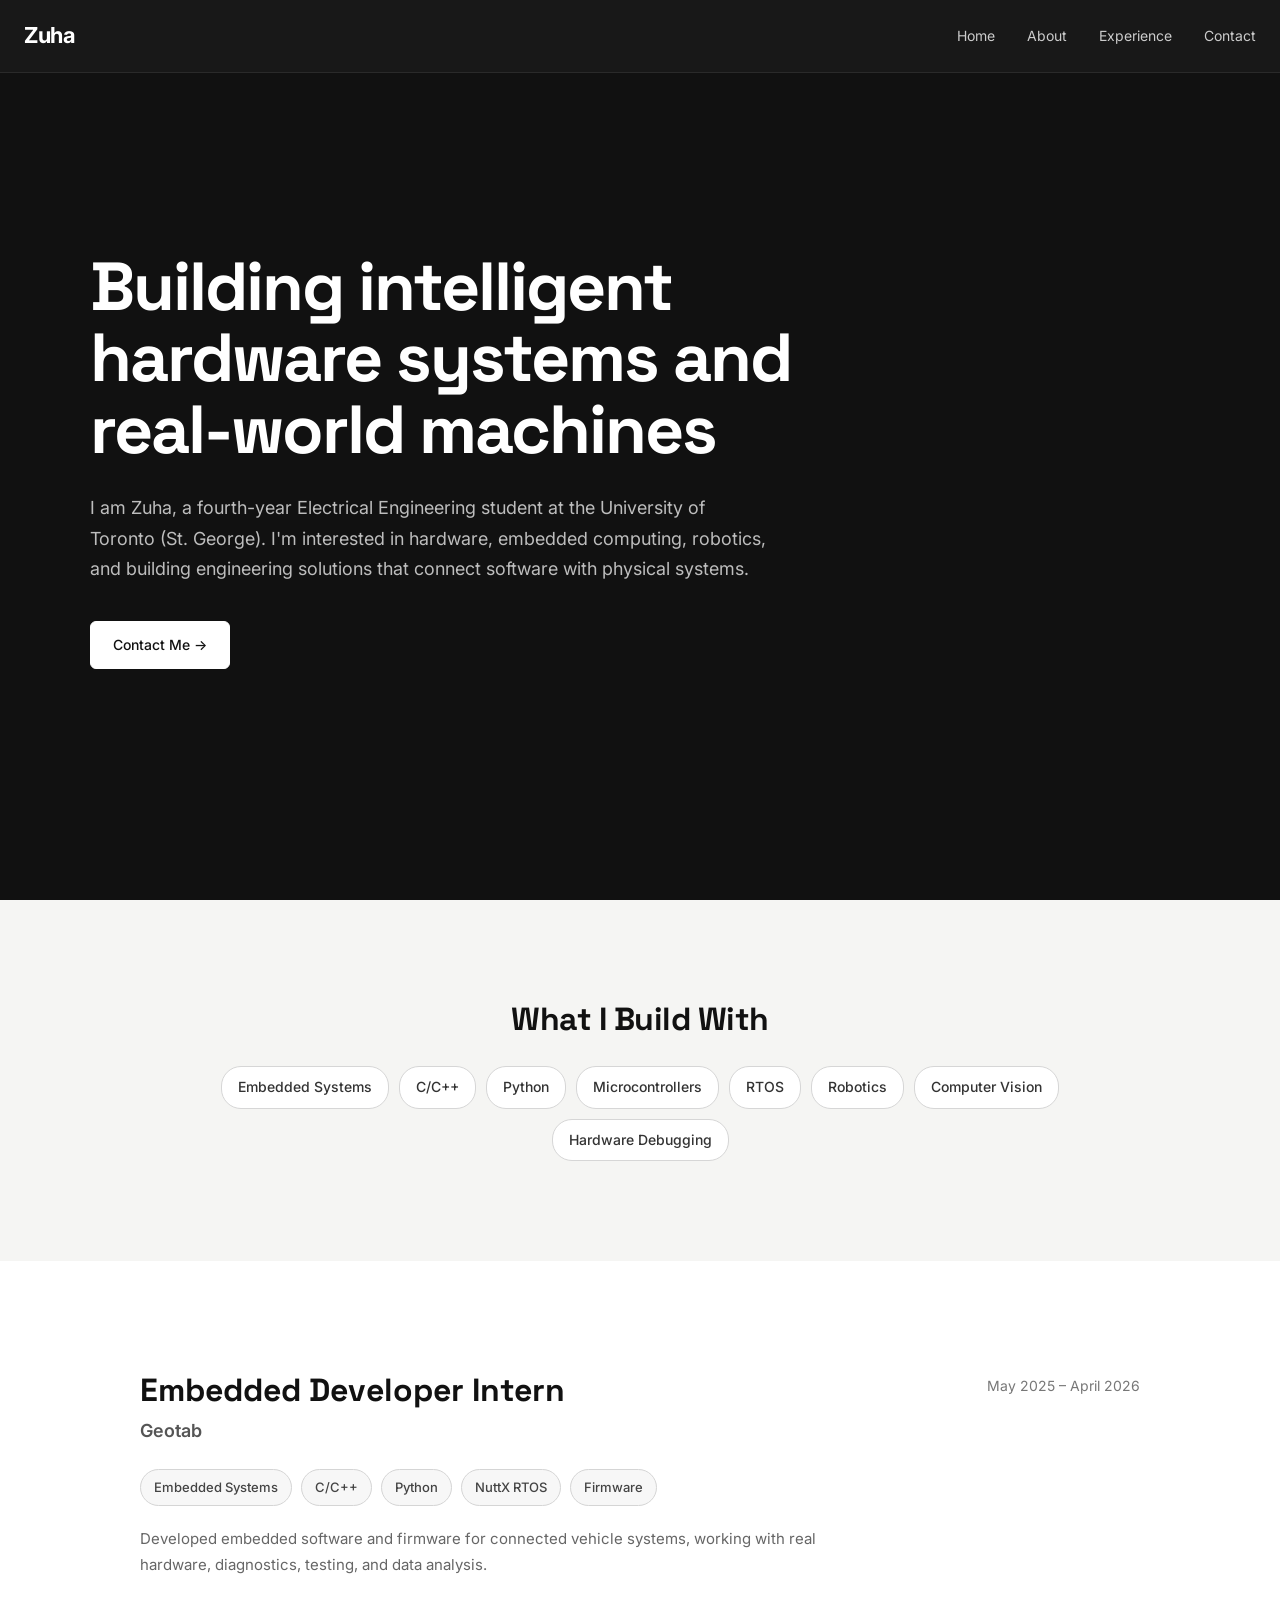
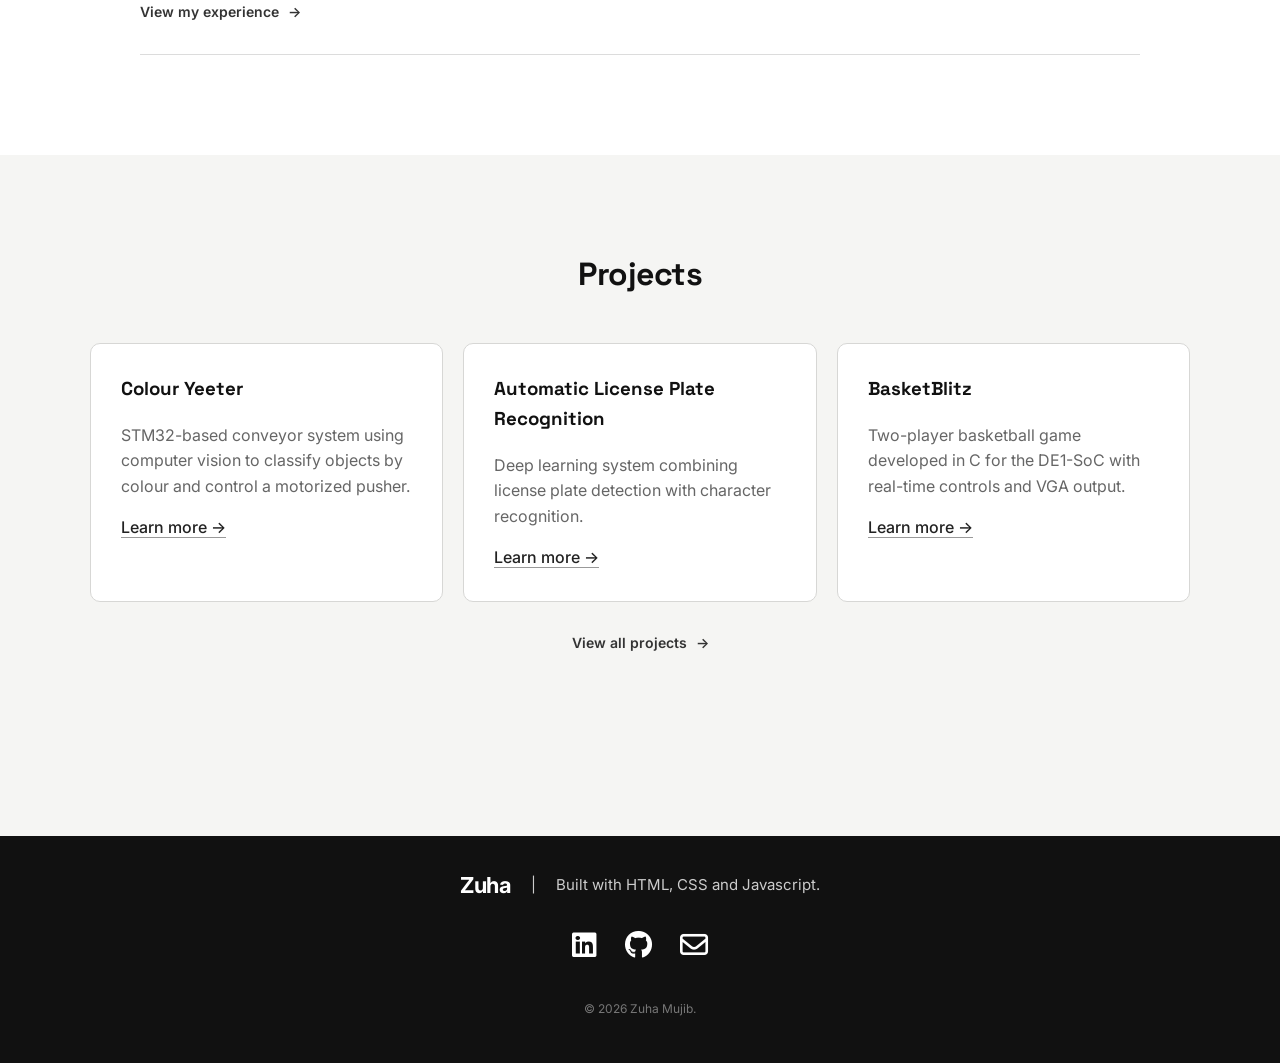
==== commit 84f52d90: "Added Experience and Project Preview to home page" ====
--- a/index.html
+++ b/index.html
@@ -34,84 +34,78 @@
                     </h1>
 
                     <p>
-                        Hi, I'm Zuha, a fourth-year Electrical Engineering
+                        I am Zuha, a fourth-year Electrical Engineering
                         student at the University of Toronto (St. George). I'm interested
                         in hardware, embedded computing, robotics, and building
                         engineering solutions that connect software with
                         physical systems.
                     </p>
+                    <div class="button-group">
+                        <a href="contact.html" class="button">
+                            Contact Me →
+                        </a>
+                    </div>
                 </div>
             </div>
         </section>
+        <section class="section build-with">
+            <div class="container">
+                <h2 class="section-title">What I Build With</h2>
 
-        <!--Areas for Interest-->
-        <section class="section section-light">
-
+                <div class="build-with-list">
+                    <span>Embedded Systems</span>
+                    <span>C/C++</span>
+                    <span>Python</span>
+                    <span>Microcontrollers</span>
+                    <span>RTOS</span>
+                    <span>Robotics</span>
+                    <span>Computer Vision</span>
+                    <span>Hardware Debugging</span>
+                </div>
+            </div>
+        </section>
+        <!-- Experience -->
+        <section class="section experience-preview">
             <div class="container">
 
-                <h2 class="section-title">
-                    Areas of Interest
-                </h2>
+                <div class="experience-preview-content">
 
-                <div class="interest-list">
+                    <a href="experience.html" class="experience-link">
 
-                    <div class="interest-item">
-                        <h3>Embedded Systems</h3>
-                        <p>
-                            Firmware, microcontrollers, RTOS, and software
-                            running on physical hardware.
+                        <div class="experience-header">
+                            <div>
+                                <h3>Embedded Developer Intern</h3>
+                                <p class="experience-company">Geotab</p>
+                            </div>
+
+                            <p class="experience-date">May 2025 – April 2026</p>
+                        </div>
+
+                        <div class="experience-skills">
+                            <span>Embedded Systems</span>
+                            <span>C/C++</span>
+                            <span>Python</span>
+                            <span>NuttX RTOS</span>
+                            <span>Firmware</span>
+                        </div>
+
+                        <p class="experience-description">
+                            Developed embedded software and firmware for connected
+                            vehicle systems, working with real hardware, diagnostics,
+                            testing, and data analysis.
                         </p>
-                    </div>
 
-                    <div class="interest-item">
-                        <h3>Hardware & Digital Systems</h3>
-                        <p>
-                            Circuit design, digital systems, debugging,
-                            and hardware-software integration.
-                        </p>
-                    </div>
+                        <div class="experience-cta">
+                            View my experience <span>→</span>
+                        </div>
 
-                    <div class="interest-item">
-                        <h3>Robotics & Autonomous Systems</h3>
-                        <p>
-                            Sensors, motor control, navigation, and embedded
-                            systems for autonomous machines.
-                        </p>
-                    </div>
-
-                    <div class="interest-item">
-                        <h3>Intelligent Sensing</h3>
-                        <p>
-                            Computer vision, machine learning, and sensing
-                            systems for real-world applications.
-                        </p>
-                    </div>
+                    </a>
 
                 </div>
 
             </div>
+        </section>
 
-        </section>
-        <!-- Experience -->
-        <section class="section">
-
-            <div class="container">
-                <h2 class="section-title">
-                    Experience
-                </h2>
-
-                <p>
-                    Embedded Developer Intern at Geotab.
-                </p>
-
-                <a href="experience.html">
-                    View Experience →
-                </a>
-
-            </div>
-
-
-        </section>
         <!-- Projects -->
         <section class="section">
             <div class="container">
@@ -150,8 +144,10 @@
 
                 </div>
 
-                <div class="view-all-projects">
-                    <a href="projects.html" class="text-link">View all projects →</a>
+                <div class="projects-link">
+                    <a href="projects.html">
+                        View all projects <span>→</span>
+                    </a>
                 </div>
 
             </div>
--- a/css/style.css
+++ b/css/style.css
@@ -13,8 +13,8 @@
 body {
     margin: 0;
     font-family: 'Inter', sans-serif;
-    color: #222;
-    background-color: #ffffff;
+    color: #1a1a1a;
+    background-color: #f5f5f3;
     line-height: 1.6;
 }
 
@@ -22,6 +22,8 @@
 h2,
 h3 {
     font-family: 'Space Grotesk', sans-serif;
+    color: #111111;
+    margin-top: 0;
 }
 
 a {
@@ -49,31 +51,36 @@
    ======================================== */
 
 .section {
-    padding: 80px 0;
+    padding: 100px 0;
 }
 
 .section-light {
-    background-color: #f7f7f7;
+    background-color: #ededeb;
 }
 
 .section-title {
-    margin: 0 0 40px;
+    margin: 0 0 50px;
     text-align: center;
-    font-size: 30px;
+
+    font-size: 32px;
     line-height: 1.2;
-}
-
-/* ========================================
-    REUSABLE COMPONENTS
+    letter-spacing: -0.5px;
+}
+
+
+/* ========================================
+   REUSABLE COMPONENTS
    ======================================== */
 
 .text-link {
-    color: #0066cc;
+    color: #222222;
     text-decoration: none;
+    border-bottom: 1px solid #999999;
+    transition: border-color 0.2s ease;
 }
 
 .text-link:hover {
-    text-decoration: underline;
+    border-color: #111111;
 }
 
 
@@ -81,9 +88,34 @@
    NAVIGATION BAR
    ======================================== */
 
+#navbar {
+    position: sticky;
+    top: 0;
+    z-index: 1000;
+}
+
+#navbar {
+    position: fixed;
+    top: 0;
+    left: 0;
+    width: 100%;
+    z-index: 1000;
+}
+
 .navbar {
-    background-color: #222;
-    color: #ffffff;
+    background-color: #181818;
+    color: #ffffff;
+
+    border-bottom: 1px solid #2a2a2a;
+    transition: background-color 0.3s ease,
+        border-color 0.3s ease;
+}
+
+.navbar.scrolled {
+    background-color: rgba(17, 17, 17, 0.75);
+    backdrop-filter: blur(12px);
+    -webkit-backdrop-filter: blur(12px);
+    border-bottom: 1px solid rgba(255, 255, 255, 0.08);
 }
 
 .navbar-container {
@@ -99,14 +131,16 @@
 .logo {
     color: #ffffff;
     text-decoration: none;
+
     font-size: 22px;
     font-weight: 700;
+    letter-spacing: -0.5px;
 }
 
 .nav-links {
     display: flex;
     align-items: center;
-    gap: 28px;
+    gap: 32px;
 
     list-style: none;
     margin: 0;
@@ -114,15 +148,15 @@
 }
 
 .nav-links a {
-    color: #ffffff;
+    color: #cccccc;
     text-decoration: none;
-    font-size: 15px;
-
+
+    font-size: 14px;
     transition: color 0.2s ease;
 }
 
 .nav-links a:hover {
-    color: #00bcd4;
+    color: #ffffff;
 }
 
 
@@ -132,75 +166,136 @@
 
 .home {
     min-height: 100vh;
+
     padding: 120px 0 100px;
-    padding-right: 100px;
+
     display: flex;
     align-items: center;
+
+    background-color: #111111;
+    color: #ffffff;
 }
 
 .home-content {
-    max-width: 800px;
+    max-width: 850px;
 }
 
 .home h1 {
-    margin: 0 0 24px;
-
-    font-size: clamp(40px, 6vw, 64px);
-    line-height: 1.1;
+    margin: 0 0 28px;
+
+    color: #ffffff;
+
+    font-size: clamp(42px, 6vw, 68px);
+    line-height: 1.05;
     font-weight: 700;
+    letter-spacing: -2px;
 }
 
 .home p {
     max-width: 680px;
 
-    margin: 0 0 32px;
-
-    color: #666;
+    margin: 0 0 36px;
+
+    color: #bdbdbd;
+
     font-size: 18px;
     line-height: 1.7;
 }
 
+
 /* ========================================
    BUTTONS
    ======================================== */
 
 .button-group {
     display: flex;
-    gap: 14px;
+    gap: 12px;
     flex-wrap: wrap;
 }
 
 .button {
     display: inline-block;
 
-    padding: 11px 20px;
-
-    border: 1px solid #222;
-    border-radius: 4px;
-
-    background-color: #222;
-    color: #ffffff;
+    padding: 12px 22px;
+
+    border: 1px solid #ffffff;
+    border-radius: 6px;
+
+    background-color: #ffffff;
+    color: #111111;
 
     text-decoration: none;
-    font-size: 15px;
+    font-size: 14px;
+    font-weight: 500;
 
     transition:
         background-color 0.2s ease,
-        color 0.2s ease;
+        color 0.2s ease,
+        transform 0.2s ease;
 }
 
 .button:hover {
-    background-color: #444;
+    background-color: #dddddd;
+    transform: translateY(-2px);
 }
 
 .button-secondary {
-    background-color: #ffffff;
-    color: #222;
+    background-color: transparent;
+    color: #ffffff;
 }
 
 .button-secondary:hover {
-    background-color: #f3f3f3;
-}
+    background-color: #222222;
+    color: #ffffff;
+}
+
+
+/* ========================================
+   CARDS
+   ======================================== */
+
+.card-grid {
+    display: grid;
+    grid-template-columns: repeat(4, 1fr);
+    gap: 18px;
+}
+
+.card {
+    padding: 28px;
+
+    border: 1px solid #d7d7d5;
+    border-radius: 10px;
+
+    background-color: #f9f9f7;
+
+    transition:
+        transform 0.2s ease,
+        border-color 0.2s ease,
+        box-shadow 0.2s ease;
+}
+
+.card:hover {
+    transform: translateY(-4px);
+    border-color: #aaaaaa;
+    box-shadow: 0 10px 25px rgba(0, 0, 0, 0.06);
+}
+
+.card h3 {
+    margin: 0 0 12px;
+
+    font-size: 19px;
+    letter-spacing: -0.2px;
+}
+
+.card p {
+    margin: 0;
+
+    color: #666666;
+
+    font-size: 15px;
+    line-height: 1.6;
+}
+
 
 /* ========================================
    FEATURED PROJECTS
@@ -212,16 +307,27 @@
 
     display: grid;
     grid-template-columns: repeat(3, 1fr);
-    gap: 24px;
+    gap: 20px;
 }
 
 .project-card {
-    padding: 28px;
-
-    border: 1px solid #e1e1e1;
-    border-radius: 6px;
+    padding: 30px;
+
+    border: 1px solid #d7d7d5;
+    border-radius: 10px;
 
     background-color: #ffffff;
+
+    transition:
+        transform 0.2s ease,
+        border-color 0.2s ease,
+        box-shadow 0.2s ease;
+}
+
+.project-card:hover {
+    transform: translateY(-4px);
+    border-color: #999999;
+    box-shadow: 0 10px 25px rgba(0, 0, 0, 0.07);
 }
 
 .project-card h3 {
@@ -229,62 +335,62 @@
 }
 
 .project-card p {
-    color: #666;
+    color: #666666;
 }
 
 .project-card a {
-    color: #0066cc;
+    color: #222222;
     text-decoration: none;
+    font-weight: 500;
 }
 
 .project-card a:hover {
-    text-decoration: underline;
-}
-
-.view-all-projects {
-    margin-top: 32px;
-    text-align: center;
-}
-
-.view-all-projects a {
-    color: #0066cc;
-    text-decoration: none;
-}
-
-.view-all-projects a:hover {
-    text-decoration: underline;
-}
-
-/* ========================================
-   INTERESTS
-   ======================================== */
-
-.interest-list {
-    max-width: 850px;
-}
-
-.interest-item {
-    padding: 24px 0;
-    border-bottom: 1px solid #dddddd;
-}
-
-.interest-item:first-child {
-    padding-top: 0;
-}
-
-.interest-item:last-child {
-    border-bottom: none;
-}
-
-.interest-item h3 {
-    margin: 0 0 8px;
-    font-size: 20px;
-}
-
-.interest-item p {
-    max-width: 700px;
-    margin: 0;
-    color: #666;
+    color: #666666;
+}
+
+/* ========================================
+   WHAT I BUILD WITH
+   ======================================== */
+
+.build-with {
+    background-color: #f5f5f3;
+}
+
+.build-with .section-title {
+    margin-bottom: 28px;
+}
+
+.build-with-list {
+    max-width: 900px;
+    margin: 0 auto;
+
+    display: flex;
+    justify-content: center;
+    flex-wrap: wrap;
+    gap: 10px;
+}
+
+.build-with-list span {
+    padding: 9px 16px;
+
+    border: 1px solid #d6d6d6;
+    border-radius: 20px;
+
+    background-color: #ffffff;
+    color: #333333;
+
+    font-size: 14px;
+    font-weight: 500;
+
+    transition: background-color 0.2s ease,
+        border-color 0.2s ease,
+        color 0.2s ease;
+}
+
+.build-with-list span:hover {
+    background-color: #eeeeec;
+    border-color: #bdbdbd;
+    color: #111111;
 }
 
 /* ========================================
@@ -292,7 +398,7 @@
    ======================================== */
 
 .about {
-    padding: 80px 0;
+    padding: 100px 0;
 }
 
 .about-intro {
@@ -310,10 +416,11 @@
     align-items: center;
     justify-content: center;
 
-    border: 1px solid #d5d5d5;
-
-    background-color: #f3f3f3;
-    color: #777;
+    border: 1px solid #d0d0ce;
+    border-radius: 10px;
+
+    background-color: #e5e5e3;
+    color: #777777;
 
     text-align: center;
     font-size: 14px;
@@ -322,40 +429,162 @@
 .pronunciation {
     margin-top: -15px;
 
-    color: #666;
+    color: #666666;
     font-size: 14px;
 }
 
-
-/* ========================================
-   SKILLS
-   ======================================== */
-
-.skill-group {
-    margin-bottom: 30px;
-}
-
-.skill-group h3 {
-    margin-bottom: 12px;
-}
-
-.skills {
+/* ========================================
+   EXPERIENCE PREVIEW
+   ======================================== */
+
+.experience-preview {
+    background-color: #ffffff;
+}
+
+.experience-preview-content {
+    max-width: 1000px;
+    margin: 0 auto;
+}
+
+.experience-link {
+    display: block;
+    padding: 10px 0 30px;
+
+    color: inherit;
+    text-decoration: none;
+
+    border-bottom: 1px solid #dcdcdc;
+
+    transition: border-color 0.2s ease;
+}
+
+.experience-link:hover {
+    border-color: #999999;
+}
+
+.experience-header {
+    display: flex;
+    align-items: flex-start;
+    justify-content: space-between;
+    gap: 30px;
+}
+
+.experience-header h3 {
+    margin: 0;
+
+    font-family: 'Space Grotesk', sans-serif;
+    font-size: 32px;
+    line-height: 1.2;
+    font-weight: 700;
+    color: #111111;
+
+    transition: color 0.2s ease;
+}
+
+.experience-link:hover .experience-header h3 {
+    color: #444444;
+}
+
+.experience-company {
+    margin: 7px 0 0;
+
+    font-size: 18px;
+    font-weight: 600;
+    color: #555555;
+}
+
+.experience-date {
+    margin: 4px 0 0;
+
+    color: #777777;
+    font-size: 14px;
+    white-space: nowrap;
+}
+
+.experience-skills {
     display: flex;
     flex-wrap: wrap;
-    gap: 8px;
-}
-
-.skills span {
+    gap: 9px;
+    margin: 24px 0 20px;
+}
+
+.experience-skills span {
+    padding: 7px 13px;
+
+    border: 1px solid #d5d5d5;
+    border-radius: 20px;
+
+    background-color: #f7f7f7;
+    color: #444444;
+
+    font-size: 13px;
+    font-weight: 500;
+}
+
+.experience-description {
+    max-width: 750px;
+    margin: 0;
+
+    color: #666666;
+    font-size: 15px;
+    line-height: 1.7;
+}
+
+.experience-cta {
+    margin-top: 24px;
+
+    color: #333333;
+    font-size: 14px;
+    font-weight: 600;
+
+    transition: color 0.2s ease;
+}
+
+.experience-cta span {
     display: inline-block;
-
-    padding: 6px 10px;
-
-    border: 1px solid #d8d8d8;
-    border-radius: 4px;
-
-    background-color: #f7f7f7;
-
+    margin-left: 5px;
+
+    transition: transform 0.2s ease;
+}
+
+.experience-link:hover .experience-cta {
+    color: #111111;
+}
+
+.experience-link:hover .experience-cta span {
+    transform: translateX(4px);
+}
+
+/* ========================================
+   ALL PROJECTS LINK
+   ======================================== */
+
+.projects-link {
+    margin-top: 28px;
+    text-align: center;
+}
+
+.projects-link a {
+    color: #333333;
+    text-decoration: none;
     font-size: 14px;
+    font-weight: 600;
+
+    transition: color 0.2s ease;
+}
+
+.projects-link span {
+    display: inline-block;
+    margin-left: 5px;
+    transition: transform 0.2s ease;
+}
+
+.projects-link a:hover {
+    color: #111111;
+}
+
+.projects-link a:hover span {
+    transform: translateX(4px);
 }
 
 /* ========================================
@@ -365,12 +594,12 @@
 .footer {
     margin-top: 80px;
 
-    background-color: #222;
+    background-color: #111111;
     color: #ffffff;
 }
 
 .footer-container {
-    padding: 28px 0;
+    padding: 32px 0;
 
     display: flex;
     flex-direction: column;
@@ -381,27 +610,29 @@
 .footer-description {
     display: flex;
     align-items: center;
-
     justify-content: center;
     gap: 20px;
 }
 
 .footer-description p {
     margin: 0;
+
     font-size: 15px;
     color: #cccccc;
 }
 
 .copyright {
     font-size: 12px;
+    color: #777777;
 }
 
 .social-links {
     display: flex;
     justify-content: center;
 
-    gap: 30px;
+    gap: 28px;
     align-items: center;
+
     list-style: none;
     margin: 0;
     padding: 0;
@@ -409,13 +640,16 @@
 
 .social-links a {
     color: #ffffff;
-    font-size: 30px;
-
-    transition: color 0.2s ease;
+    font-size: 28px;
+
+    transition:
+        color 0.2s ease,
+        transform 0.2s ease;
 }
 
 .social-links a:hover {
-    color: #00bcd4;
+    color: #bbbbbb;
+    transform: translateY(-2px);
 }
 
 
@@ -443,6 +677,14 @@
         padding: 80px 0;
     }
 
+    .home h1 {
+        letter-spacing: -1px;
+    }
+
+    .card-grid {
+        grid-template-columns: 1fr;
+    }
+
     .project-grid {
         grid-template-columns: 1fr;
     }
@@ -466,4 +708,21 @@
         flex-direction: column;
         text-align: center;
     }
+
+    .experience-header {
+        flex-direction: column;
+        gap: 6px;
+    }
+
+    .experience-header h3 {
+        font-size: 27px;
+    }
+
+    .experience-date {
+        white-space: normal;
+    }
+
+    .experience-skills {
+        margin-top: 20px;
+    }
 }
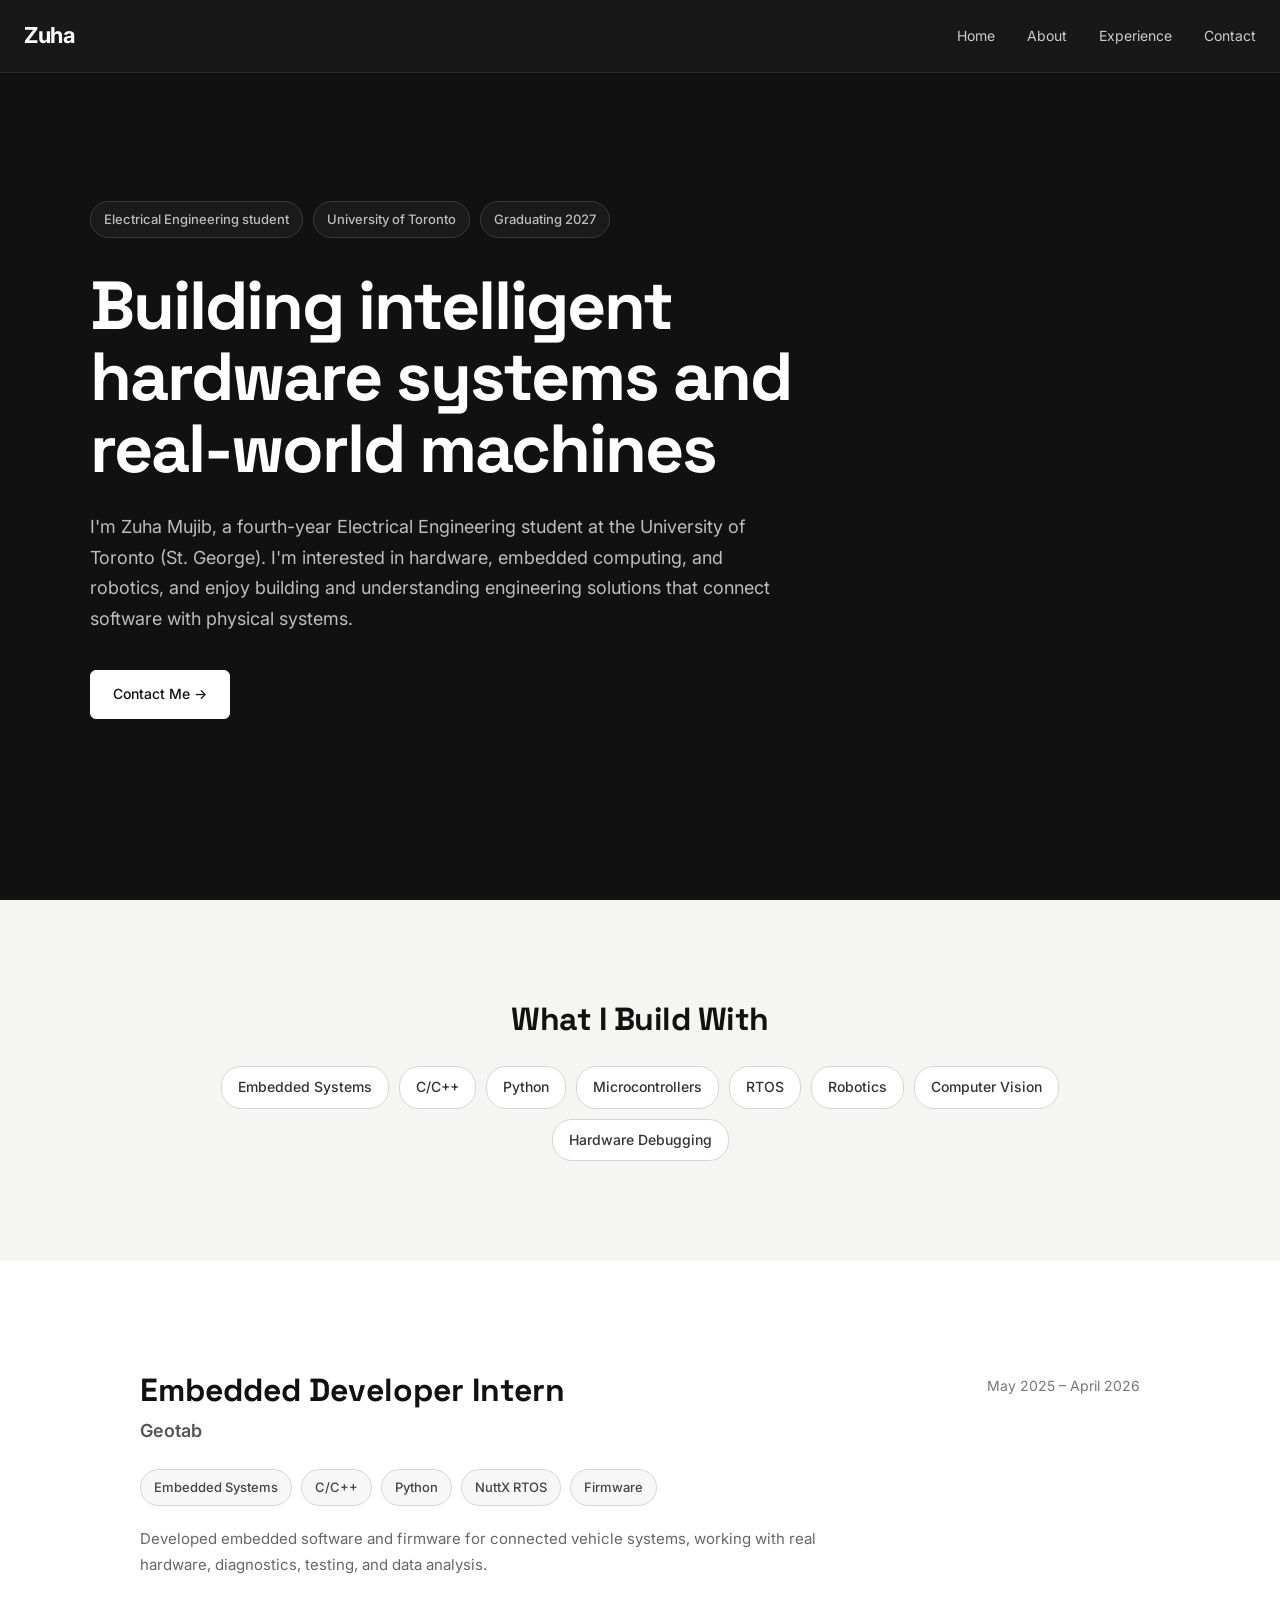
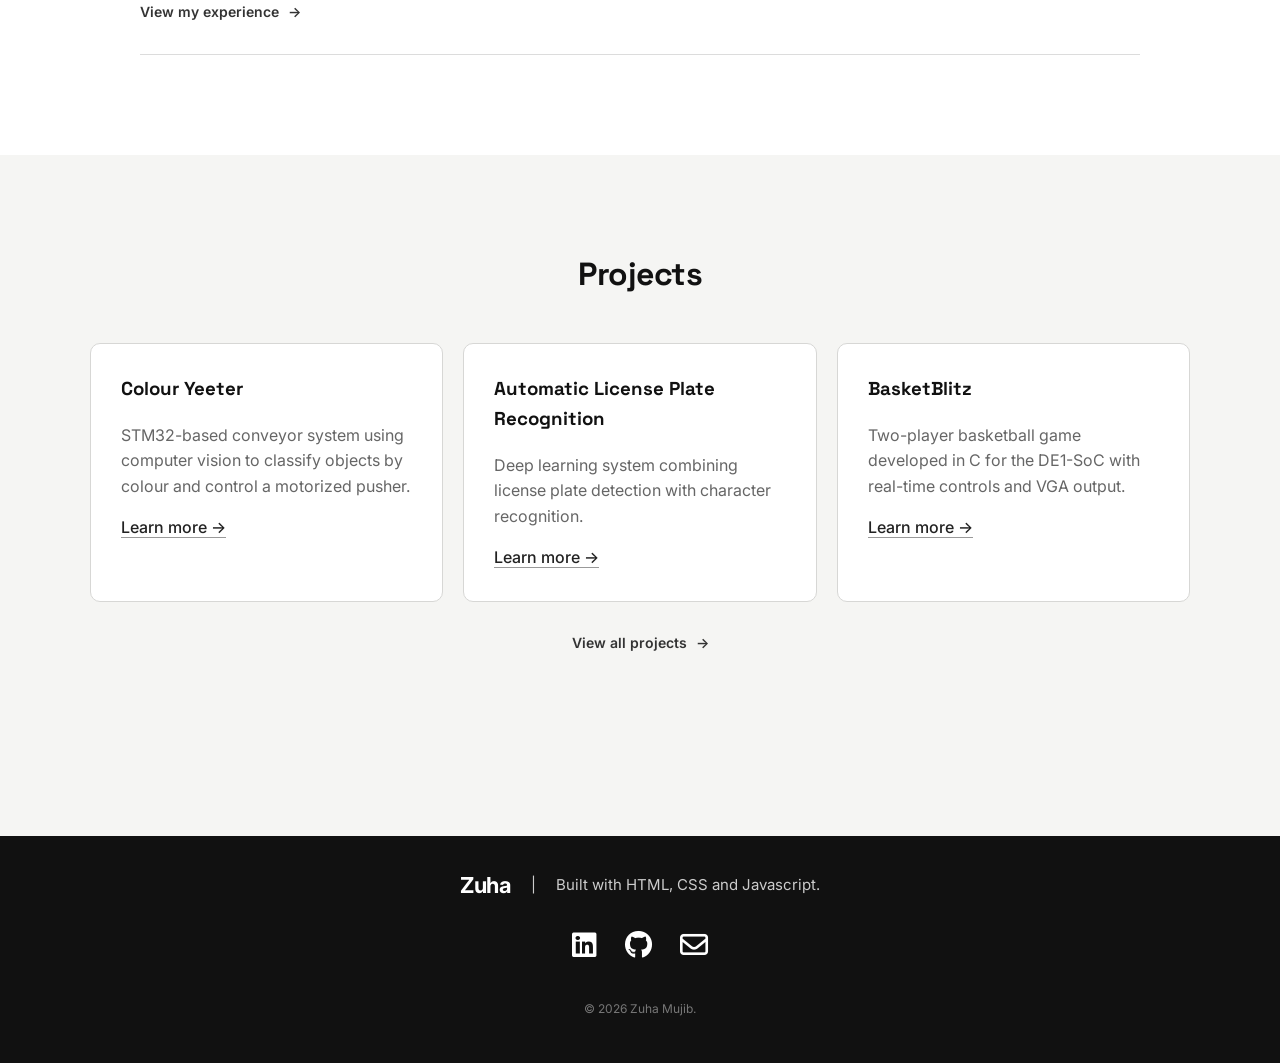
==== commit e977f0b1: "Formatting home page" ====
--- a/index.html
+++ b/index.html
@@ -24,27 +24,31 @@
     <div id="navbar"></div>
 
     <main>
-
         <section class="home">
             <div class="container">
                 <div class="home-content">
+
+                    <div class="home-labels">
+                        <span>Electrical Engineering student</span>
+                        <span>University of Toronto</span>
+                        <span>Graduating 2027</span>
+                    </div>
 
                     <h1>
                         Building intelligent hardware systems and real-world machines
                     </h1>
 
                     <p>
-                        I am Zuha, a fourth-year Electrical Engineering
-                        student at the University of Toronto (St. George). I'm interested
-                        in hardware, embedded computing, robotics, and building
-                        engineering solutions that connect software with
-                        physical systems.
+                        I'm Zuha Mujib, a fourth-year Electrical Engineering student at the University of Toronto (St.
+                        George). I'm interested in hardware, embedded computing, and robotics, and enjoy building
+                        and understanding engineering solutions that connect software with physical systems.
                     </p>
                     <div class="button-group">
                         <a href="contact.html" class="button">
                             Contact Me →
                         </a>
                     </div>
+
                 </div>
             </div>
         </section>
--- a/css/style.css
+++ b/css/style.css
@@ -202,6 +202,37 @@
     line-height: 1.7;
 }
 
+.home-labels {
+    display: flex;
+    flex-wrap: wrap;
+    gap: 10px;
+
+    margin-bottom: 32px;
+}
+
+.home-labels span {
+    padding: 7px 13px;
+
+    border: 1px solid #3a3a3a;
+    border-radius: 20px;
+
+    background-color: #1a1a1a;
+    color: #bdbdbd;
+
+    font-size: 13px;
+    font-weight: 500;
+
+    transition:
+        background-color 0.2s ease,
+        border-color 0.2s ease,
+        color 0.2s ease;
+}
+
+.home-labels span:hover {
+    background-color: #222222;
+    border-color: #555555;
+    color: #ffffff;
+}
 
 /* ========================================
    BUTTONS
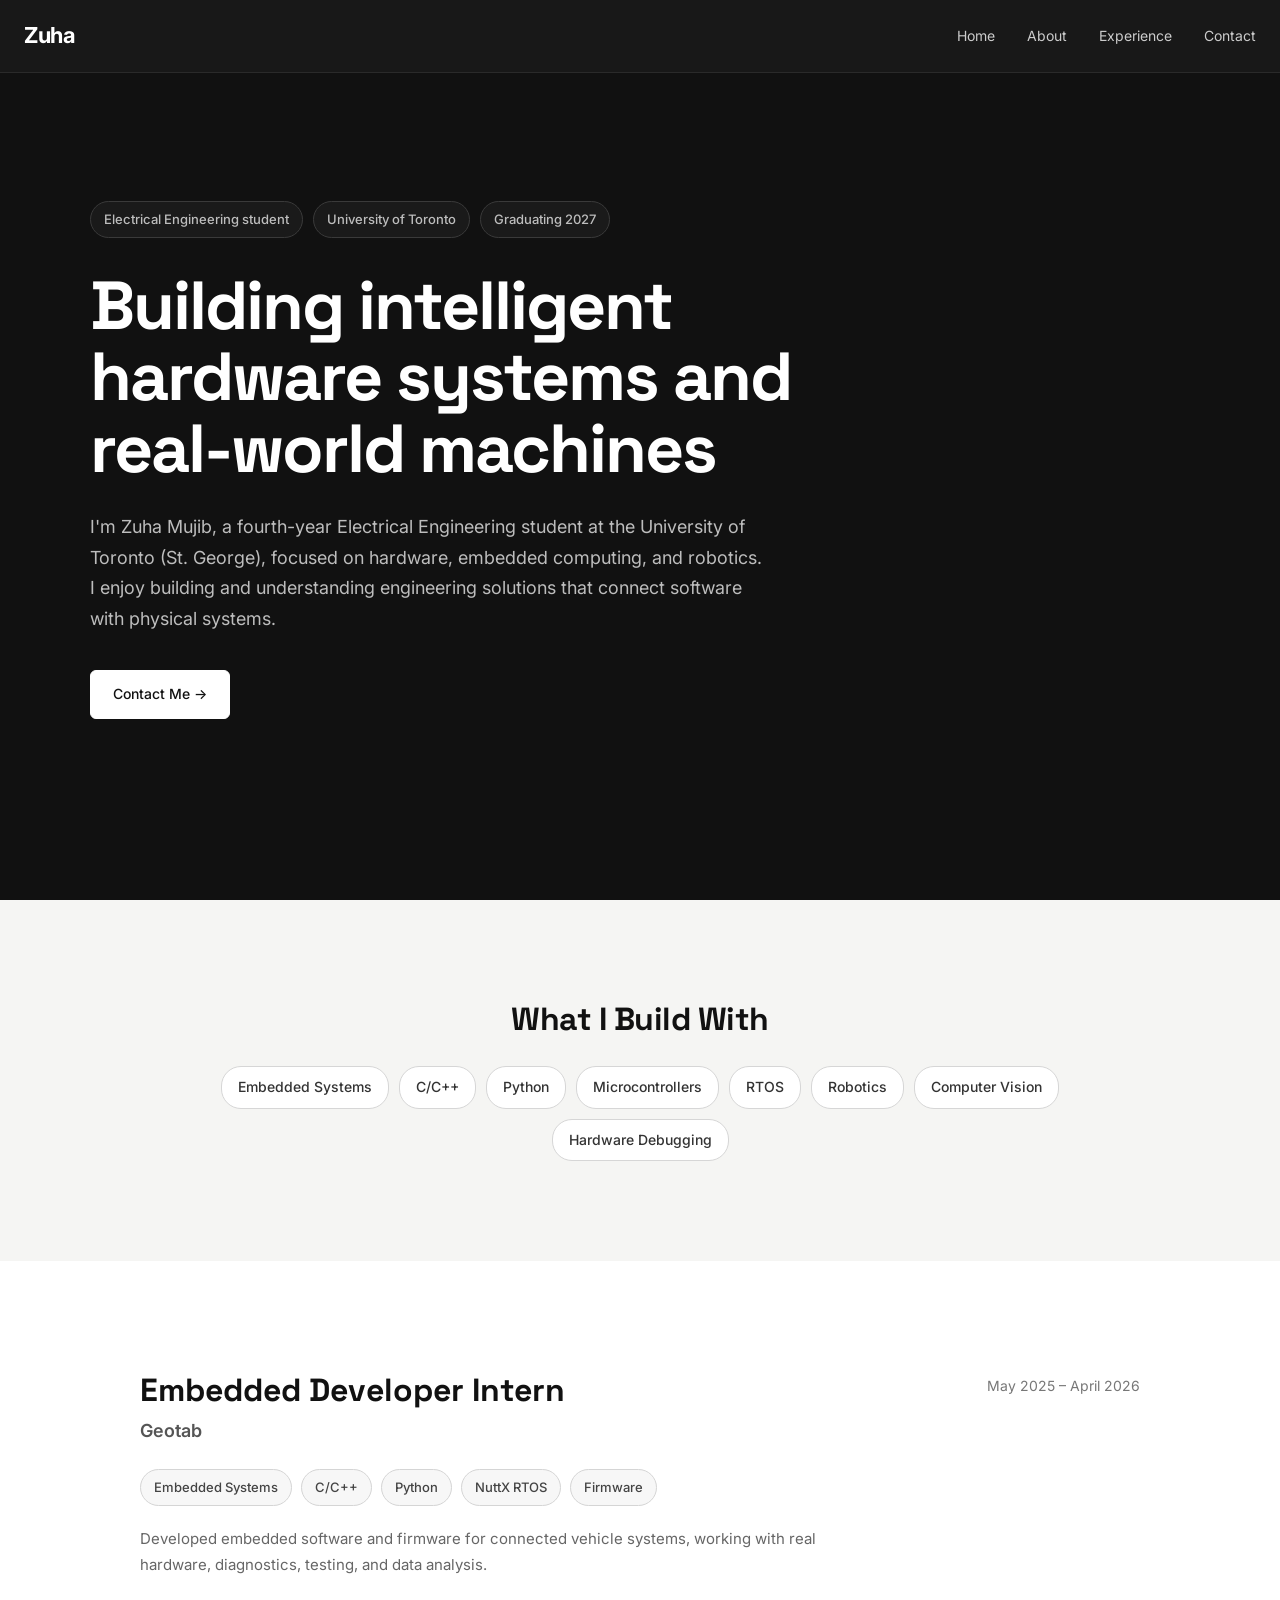
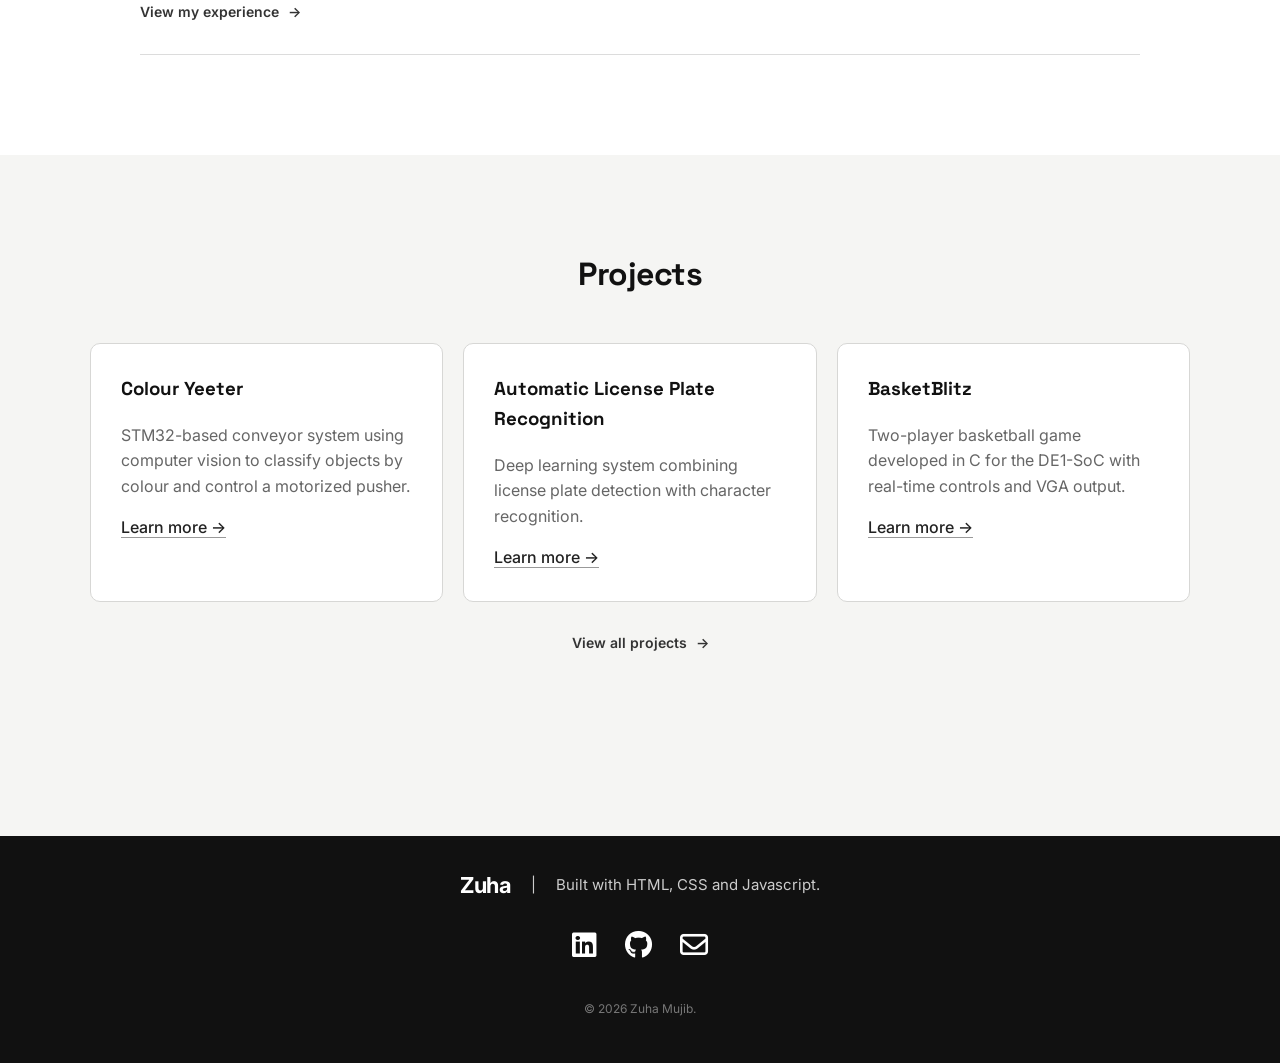
==== commit 2e9e6c87: "Putting together About page" ====
--- a/index.html
+++ b/index.html
@@ -40,7 +40,7 @@
 
                     <p>
                         I'm Zuha Mujib, a fourth-year Electrical Engineering student at the University of Toronto (St.
-                        George). I'm interested in hardware, embedded computing, and robotics, and enjoy building
+                        George), focused on hardware, embedded computing, and robotics. I enjoy building
                         and understanding engineering solutions that connect software with physical systems.
                     </p>
                     <div class="button-group">
--- a/css/style.css
+++ b/css/style.css
@@ -20,7 +20,8 @@
 
 h1,
 h2,
-h3 {
+h3,
+h4 {
     font-family: 'Space Grotesk', sans-serif;
     color: #111111;
     margin-top: 0;
@@ -318,6 +319,15 @@
     letter-spacing: -0.2px;
 }
 
+.card h4 {
+    margin: 24px 0 12px;
+
+    font-family: 'Space Grotesk', sans-serif;
+    font-size: 15px;
+    font-weight: 600;
+    color: #333333;
+}
+
 .card p {
     margin: 0;
 
@@ -429,19 +439,41 @@
    ======================================== */
 
 .about {
-    padding: 100px 0;
+    padding: 130px 0;
 }
 
 .about-intro {
     display: grid;
-    grid-template-columns: 280px 1fr;
+    grid-template-columns: 320px minmax(0, 1fr);
     gap: 60px;
-    align-items: start;
+    align-items: stretch;
+
+    padding: 30px;
+    border-bottom: 1px solid #d0d0ce;
+    border-top: 1px solid #d0d0ce;
+}
+
+.about-intro p {
+    margin: 0 0 20px;
+    color: #666666;
+    line-height: 1.7;
+}
+
+.about-intro h2 {
+    margin-top: 0;
+    font-size: 30px;
+    font-weight: 500;
+}
+
+.about-intro h1 {
+    margin-top: 0;
+    font-size: 24px;
+    font-weight: 800;
 }
 
 .profile-placeholder {
-    width: 280px;
-    height: 350px;
+    width: 100%;
+    height: 100%;
 
     display: flex;
     align-items: center;
@@ -457,11 +489,72 @@
     font-size: 14px;
 }
 
-.pronunciation {
-    margin-top: -15px;
+
+/* ========================================
+   EDUCATION
+   ======================================== */
+
+.education-header {
+    display: flex;
+    align-items: flex-start;
+    justify-content: space-between;
+    gap: 30px;
+}
+
+.education-header h3 {
+    margin: 0;
+
+    font-family: 'Space Grotesk', sans-serif;
+    font-size: 22px;
+    line-height: 1.2;
+    font-weight: 700;
+    color: #111111;
+
+    transition: color 0.2s ease;
+}
+
+.education-company {
+    margin: 7px 0 0;
+
+    font-size: 18px;
+    font-weight: 600;
+    color: #555555;
+}
+
+.education-date {
+    margin: 4px 0 0;
+
+    color: #777777;
+    font-size: 14px;
+    white-space: nowrap;
+}
+
+.education-description {
+    max-width: 750px;
+    margin: 24px 0 0;
 
     color: #666666;
-    font-size: 14px;
+    font-size: 15px;
+    line-height: 1.7;
+}
+
+.courses-list {
+    display: flex;
+    flex-wrap: wrap;
+    gap: 9px;
+}
+
+.courses-list span {
+    padding: 7px 13px;
+
+    border: 1px solid #d5d5d5;
+    border-radius: 20px;
+
+    background-color: #f7f7f7;
+    color: #444444;
+
+    font-size: 13px;
+    font-weight: 500;
 }
 
 /* ========================================
@@ -587,6 +680,15 @@
 }
 
 /* ========================================
+   SKILLS
+   ======================================== */
+.skill-group {
+    margin-bottom: 40px;
+}
+
+
+
+/* ========================================
    ALL PROJECTS LINK
    ======================================== */
 
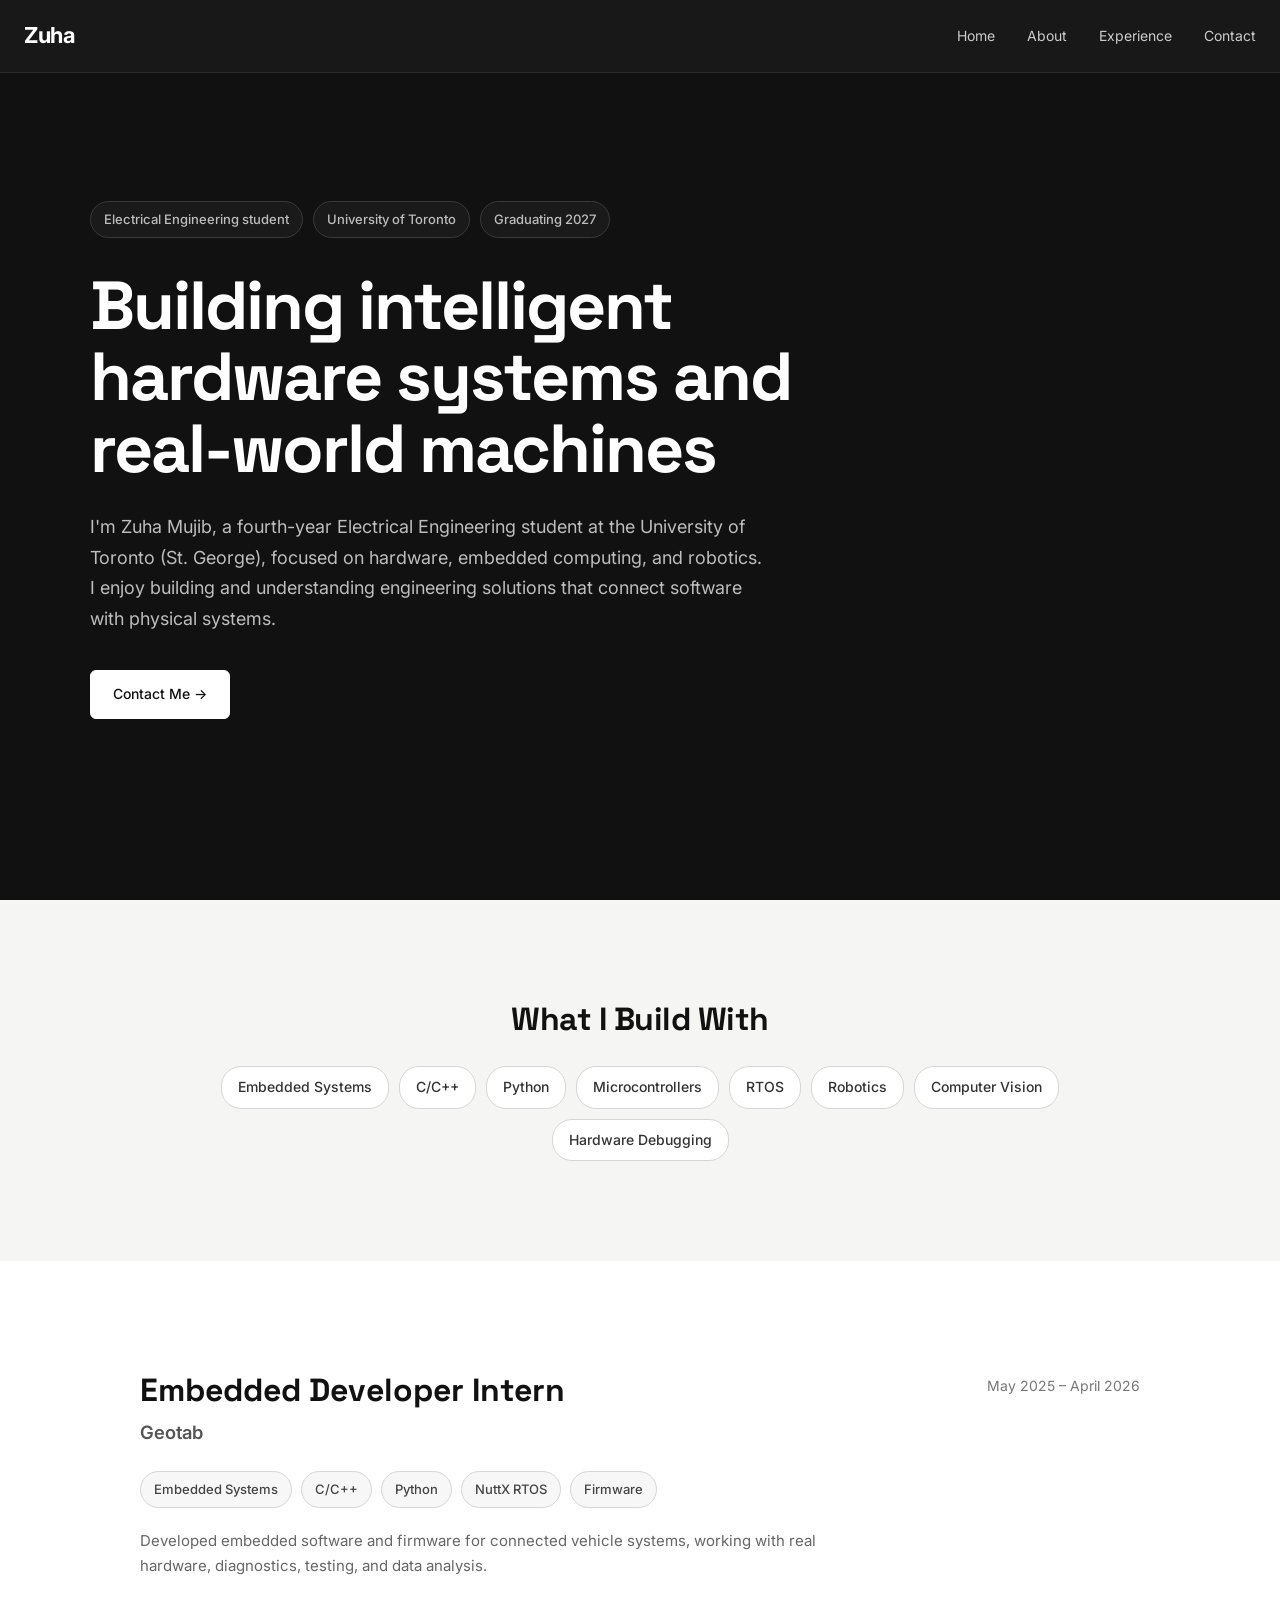
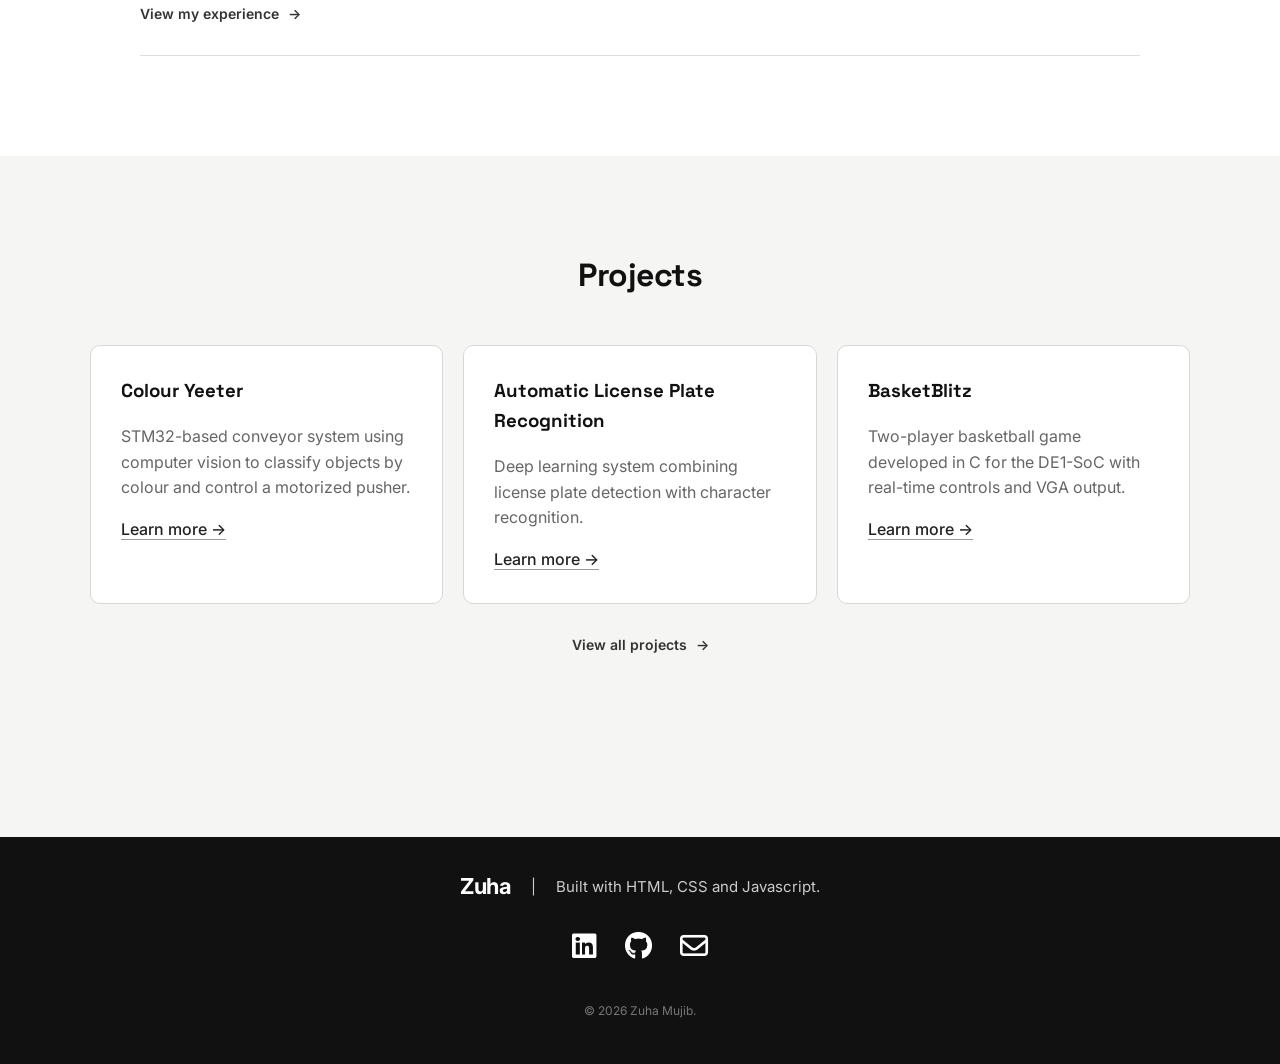
==== commit c66e5d41: "Updated the project links on th ehome page" ====
--- a/index.html
+++ b/index.html
@@ -125,7 +125,9 @@
                             STM32-based conveyor system using computer vision
                             to classify objects by colour and control a motorized pusher.
                         </p>
-                        <a href="projects.html#colour-yeeter" class="text-link">Learn more →</a>
+                        <a href="projects.html?project=1" class="text-link">
+                            Learn more →
+                        </a>
                     </div>
 
                     <div class="project-card">
@@ -134,7 +136,9 @@
                             Deep learning system combining license plate detection
                             with character recognition.
                         </p>
-                        <a href="projects.html#alpr" class="text-link">Learn more →</a>
+                        <a href="projects.html?project=3" class="text-link">
+                            Learn more →
+                        </a>
                     </div>
 
                     <div class="project-card">
@@ -143,7 +147,9 @@
                             Two-player basketball game developed in C for the
                             DE1-SoC with real-time controls and VGA output.
                         </p>
-                        <a href="projects.html#basketblitz" class="text-link">Learn more →</a>
+                        <a href="projects.html?project=2" class="text-link">
+                            Learn more →
+                        </a>
                     </div>
 
                 </div>
--- a/css/style.css
+++ b/css/style.css
@@ -105,7 +105,7 @@
 
 .navbar {
     background-color: #181818;
-    color: #ffffff;
+    color: #111111;
 
     border-bottom: 1px solid #2a2a2a;
     transition: background-color 0.3s ease,
@@ -337,6 +337,29 @@
     line-height: 1.6;
 }
 
+/* ========================================
+    CIRCULAR ICONS
+   ======================================== */
+
+.icons {
+    display: flex;
+    flex-wrap: wrap;
+    gap: 9px;
+}
+
+.icons span {
+    padding: 7px 13px;
+
+    border: 1px solid #d5d5d5;
+    border-radius: 20px;
+
+    background-color: #f7f7f7;
+    color: #444444;
+
+    font-size: 13px;
+    font-weight: 500;
+}
+
 
 /* ========================================
    FEATURED PROJECTS
@@ -504,7 +527,7 @@
 .education-header h3 {
     margin: 0;
 
-    font-family: 'Space Grotesk', sans-serif;
+    font-family: 'Arial', sans-serif;
     font-size: 22px;
     line-height: 1.2;
     font-weight: 700;
@@ -536,25 +559,6 @@
     color: #666666;
     font-size: 15px;
     line-height: 1.7;
-}
-
-.courses-list {
-    display: flex;
-    flex-wrap: wrap;
-    gap: 9px;
-}
-
-.courses-list span {
-    padding: 7px 13px;
-
-    border: 1px solid #d5d5d5;
-    border-radius: 20px;
-
-    background-color: #f7f7f7;
-    color: #444444;
-
-    font-size: 13px;
-    font-weight: 500;
 }
 
 /* ========================================
@@ -679,14 +683,153 @@
     transform: translateX(4px);
 }
 
+
+/* ========================================
+   EXPERIENCE PAGE
+   ======================================== */
+
+.experience-page {
+    background-color: #f5f5f3;
+}
+
+.experience-page-content {
+    width: min(1000px, calc(100% - 48px));
+    margin: 0 auto;
+    padding: 105px 0 90px;
+}
+
+.experience-page-header {
+    max-width: 760px;
+}
+
+.experience-eyebrow {
+    margin: 0 0 14px;
+    color: #777;
+    font-size: 0.75rem;
+    font-weight: 600;
+    letter-spacing: 0.14em;
+}
+
+.experience-page-header h1 {
+    max-width: 760px;
+
+    color: #000000;
+
+    font-size: clamp(24px, 4vw, 48px);
+    line-height: 1.05;
+    font-weight: 600;
+    font-family: 'Space Grotesk', sans-serif;
+    letter-spacing: -2px;
+}
+
+.experience-entry {
+    padding: 0 0 55px;
+    border-top: 1px solid #cfcfcd;
+    border-bottom: 1px solid #cfcfcd;
+}
+
+.experience-entry-header {
+    padding: 20px 0 0;
+}
+
+.experience-entry-row {
+    display: flex;
+    align-items: baseline;
+    justify-content: space-between;
+    gap: 35px;
+}
+
+.experience-entry-row h2 {
+    margin: 0;
+    color: #111;
+    font-family: 'Space Grotesk', sans-serif;
+    font-size: clamp(1.7rem, 4vw, 2.5rem);
+    letter-spacing: -0.04em;
+    line-height: 1.2;
+}
+
+.experience-company {
+    margin: 8px 0 0;
+    color: #555;
+    font-size: 1.15rem;
+    font-weight: 600;
+}
+
+.experience-meta {
+    flex: 0 0 auto;
+    margin: 0;
+    color: #777;
+    font-size: 0.9rem;
+    line-height: 1.6;
+    text-align: right;
+}
+
+.experience-entry-body {
+    max-width: 800px;
+    margin-top: 42px;
+}
+
+.experience-section {
+    margin-top: 36px;
+}
+
+.experience-section:first-child {
+    margin-top: 0;
+}
+
+.experience-section h3 {
+    margin: 0 0 12px;
+    color: #222;
+    font-size: 1.1rem;
+    letter-spacing: -0.01em;
+}
+
+.experience-section p,
+.experience-section li {
+    color: #666;
+    font-size: 0.95rem;
+    line-height: 1.8;
+}
+
+.experience-section p {
+    margin: 0;
+}
+
+.experience-section ul {
+    display: flex;
+    flex-direction: column;
+    gap: 9px;
+    margin: 13px 0 0;
+    padding-left: 22px;
+}
+
+.experience-section li {
+    padding-left: 4px;
+}
+
+.experience-section li::marker {
+    color: #888;
+}
+
+.experience-section strong {
+    color: #333;
+}
+
+.experience-section code {
+    padding: 2px 5px;
+    border-radius: 3px;
+    background: #e7e7e4;
+    color: #333;
+    font-size: 0.88em;
+}
+
+
 /* ========================================
    SKILLS
    ======================================== */
 .skill-group {
     margin-bottom: 40px;
 }
-
-
 
 /* ========================================
    ALL PROJECTS LINK
@@ -785,6 +928,482 @@
     transform: translateY(-2px);
 }
 
+/* ========================================
+   PROJECTS PAGE
+   ======================================== */
+
+/* Black background only on the Projects page */
+body.projects-body {
+    background-color: #000000;
+}
+
+.projects-page {
+    width: min(1180px, 90%);
+    margin: 0 auto;
+    padding: 70px 0 70px;
+    color: #000000;
+    background: #000000;
+}
+
+
+/* ========================================
+   PAGE HEADER
+   ======================================== */
+
+.projects-header {
+    max-width: 760px;
+    margin-bottom: 65px;
+}
+
+.projects-eyebrow {
+    margin: 0 0 18px;
+    color: #999;
+    font-size: 0.75rem;
+    font-weight: 600;
+    letter-spacing: 0.2em;
+}
+
+.projects-header h1 {
+    max-width: 760px;
+    margin-bottom: 65px;
+
+    color: #ffffff;
+
+    font-size: clamp(24px, 4vw, 48px);
+    line-height: 1.05;
+    font-weight: 600;
+    font-family: 'Space Grotesk', sans-serif;
+    letter-spacing: -2px;
+}
+
+.title-period {
+    color: #888;
+}
+
+/* ========================================
+   MAIN TWO-COLUMN LAYOUT
+   ======================================== */
+
+.projects-layout {
+    display: grid;
+    grid-template-columns: 245px minmax(0, 1fr);
+    gap: 70px;
+    align-items: start;
+}
+
+
+/* ========================================
+   LEFT SIDEBAR
+   ======================================== */
+
+.projects-sidebar {
+    position: sticky;
+    top: 110px;
+    min-width: 0;
+}
+
+.sidebar-heading {
+    margin: 0 0 22px;
+    padding-bottom: 15px;
+    border-bottom: 1px solid #303030;
+
+    color: #777;
+    font-size: 0.7rem;
+    font-weight: 600;
+    letter-spacing: 0.16em;
+}
+
+.projects-list {
+    display: flex;
+    flex-direction: column;
+    gap: 5px;
+    font-size: 0.9rem;
+}
+
+.project-nav-button {
+    display: flex;
+    align-items: center;
+    gap: 17px;
+
+    width: 100%;
+    padding: 16px 12px;
+
+    font-family: 'Space Grotesk', sans-serif;
+    font-weight: 500;
+    border: 1px solid transparent;
+    border-radius: 4px;
+    background: transparent;
+
+    color: #cccccc;
+    text-align: left;
+
+    cursor: pointer;
+    transition:
+        color 0.2s ease,
+        background 0.2s ease,
+        border-color 0.2s ease;
+}
+
+.project-nav-button:hover {
+    color: #fff;
+    background: #151515;
+}
+
+.project-nav-button.active {
+    color: #fff;
+    background: #171717;
+    border-color: #303030;
+}
+
+.project-nav-number {
+    display: none;
+}
+
+.project-nav-button.active .project-nav-number {
+    color: #fff;
+}
+
+.project-nav-name {
+    font-size: 0.9rem;
+    line-height: 1.5;
+}
+
+
+/* ========================================
+   PROJECT DETAILS
+   ======================================== */
+
+.project-details {
+    min-width: 0;
+    animation: project-fade-in 0.3s ease;
+}
+
+@keyframes project-fade-in {
+    from {
+        opacity: 0.55;
+        transform: translateY(5px);
+    }
+
+    to {
+        opacity: 1;
+        transform: translateY(0);
+    }
+}
+
+.project-category {
+    margin-bottom: 17px;
+    color: #999;
+    font-size: 0.75rem;
+    font-weight: 500;
+    letter-spacing: 0.08em;
+    text-transform: uppercase;
+}
+
+.project-title {
+    margin: 0;
+    color: #f5f5f5;
+    font-size: clamp(1.25rem, 3vw, 2.6rem);
+    font-family: 'Space Grotesk', sans-serif;
+    font-weight: 600;
+    letter-spacing: -0.045em;
+    line-height: 1.2;
+}
+
+.project-summary {
+    max-width: 760px;
+    margin: 22px 0 30px;
+
+    color: #b1b1b1;
+    font-size: 1rem;
+    line-height: 1.9;
+}
+
+
+/* ========================================
+   PROJECT IMAGE
+   ======================================== */
+
+.project-media {
+    margin: 0 0 27px;
+
+    overflow: hidden;
+    border: 1px solid #303030;
+    border-radius: 5px;
+    background: #111;
+}
+
+.project-image {
+    display: block;
+    width: 100%;
+    height: auto;
+}
+
+.project-media-missing {
+    min-height: 240px;
+    background:
+        linear-gradient(135deg, #111 0%, #191919 100%);
+}
+
+.project-media-missing::after {
+    content: "PROJECT IMAGE";
+    color: #555;
+    font-size: 0.7rem;
+    letter-spacing: 0.2em;
+}
+
+
+/* ========================================
+   PROJECT LINKS
+   ======================================== */
+
+.project-links {
+    display: flex;
+    flex-wrap: wrap;
+    gap: 12px;
+    margin: 0 0 32px;
+}
+
+.project-action-link {
+    display: inline-flex;
+    align-items: center;
+    gap: 12px;
+
+    padding: 12px 17px;
+
+    border: 1px solid #484848;
+    border-radius: 3px;
+
+    color: #f2f2f2;
+    font-size: 0.85rem;
+    text-decoration: none;
+
+    transition:
+        background 0.2s ease,
+        border-color 0.2s ease,
+        color 0.2s ease;
+}
+
+.project-action-link:hover {
+    border-color: #aaa;
+    background: #1c1c1c;
+}
+
+.project-action-link span {
+    color: #aaa;
+    transition: transform 0.2s ease;
+}
+
+.project-action-link:hover span {
+    transform: translate(2px, -2px);
+}
+
+
+/* ========================================
+   DIVIDER
+   ======================================== */
+
+.project-divider {
+    width: 100%;
+    height: 1px;
+    margin: 34px 0;
+
+    background: #303030;
+}
+
+
+/* ========================================
+   PROJECT CONTENT SECTIONS
+   ======================================== */
+
+.project-section {
+    margin: 0 0 36px;
+}
+
+.project-section h3 {
+    margin: 0 0 15px;
+
+    color: #f2f2f2;
+    font-size: 1.1rem;
+    font-weight: 600;
+    letter-spacing: -0.015em;
+}
+
+.project-section p {
+    margin: 0 0 13px;
+    color: #aaa;
+    font-size: 0.94rem;
+    line-height: 1.9;
+}
+
+.project-contributions {
+    display: flex;
+    flex-direction: column;
+    gap: 12px;
+
+    margin: 0;
+    padding-left: 21px;
+
+    color: #aaa;
+    font-size: 0.94rem;
+    line-height: 1.8;
+}
+
+.project-contributions li {
+    padding-left: 5px;
+}
+
+.project-contributions li::marker {
+    color: #777;
+}
+
+
+/* ========================================
+   TECHNOLOGY TAGS
+   ======================================== */
+
+.project-tags {
+    display: flex;
+    flex-wrap: wrap;
+    gap: 9px;
+}
+
+.project-tag {
+    display: inline-flex;
+    align-items: center;
+
+    padding: 8px 12px;
+
+    border: 1px solid #333;
+    border-radius: 3px;
+    background: #141414;
+
+    color: #bbb;
+    font-size: 0.78rem;
+    line-height: 1.4;
+}
+
+
+/* ========================================
+   ACCESSIBILITY
+   ======================================== */
+
+.project-nav-button:focus-visible,
+.project-action-link:focus-visible {
+    outline: 2px solid #ddd;
+    outline-offset: 4px;
+}
+
+
+/* ========================================
+   TABLET
+   ======================================== */
+
+@media (max-width: 900px) {
+    .projects-layout {
+        grid-template-columns: 200px minmax(0, 1fr);
+        gap: 35px;
+    }
+
+    .projects-page {
+        width: 92%;
+    }
+}
+
+
+/* ========================================
+   MOBILE
+   ======================================== */
+
+@media (max-width: 650px) {
+    .projects-page {
+        width: 90%;
+        padding-top: 110px;
+        padding-bottom: 65px;
+    }
+
+    .projects-header {
+        margin-bottom: 38px;
+    }
+
+    .projects-intro {
+        font-size: 0.93rem;
+    }
+
+    .projects-layout {
+        grid-template-columns: minmax(0, 1fr);
+        gap: 32px;
+    }
+
+    .projects-sidebar {
+        position: static;
+        width: 100%;
+    }
+
+    .sidebar-heading {
+        margin-bottom: 12px;
+    }
+
+    .projects-list {
+        flex-direction: row;
+        gap: 8px;
+
+        overflow-x: auto;
+        padding: 2px 2px 12px;
+
+        scrollbar-width: thin;
+        scrollbar-color: #444 transparent;
+    }
+
+    .project-nav-button {
+        flex: 0 0 auto;
+        width: auto;
+        max-width: 220px;
+        gap: 10px;
+        padding: 11px 13px;
+        border-color: #292929;
+    }
+
+    .project-nav-name {
+        white-space: nowrap;
+        font-size: 0.82rem;
+    }
+
+    .project-title {
+        font-size: 2.3rem;
+    }
+
+    .project-summary {
+        margin-top: 17px;
+        font-size: 0.94rem;
+    }
+
+    .project-media,
+    .project-media-missing {
+        min-height: 180px;
+    }
+
+    .project-section p,
+    .project-contributions {
+        font-size: 0.9rem;
+    }
+}
+
+
+/* ========================================
+   REDUCED MOTION
+   ======================================== */
+
+@media (prefers-reduced-motion: reduce) {
+    .project-details {
+        animation: none;
+    }
+
+    .project-nav-button,
+    .project-action-link,
+    .project-action-link span {
+        transition: none;
+    }
+}
 
 /* ========================================
    MOBILE
@@ -858,4 +1477,45 @@
     .experience-skills {
         margin-top: 20px;
     }
+
+    .experience-page-content {
+        width: min(100% - 32px, 1000px);
+        padding: 75px 0 65px;
+    }
+
+    .experience-page-header {
+        margin-bottom: 42px;
+    }
+
+    .experience-entry-row {
+        align-items: flex-start;
+        flex-direction: column;
+        gap: 2px;
+    }
+
+    .experience-meta {
+        text-align: left;
+    }
+
+    .experience-entry-body {
+        margin-top: 30px;
+    }
+
+    .projects-page {
+        margin: 32px auto;
+        padding: 0 16px;
+    }
+
+    .projects-layout {
+        grid-template-columns: 1fr;
+    }
+
+    .project-sidebar {
+        border-right: none;
+        border-bottom: 1px solid #303642;
+    }
+
+    .project-content {
+        padding: 24px 20px;
+    }
 }
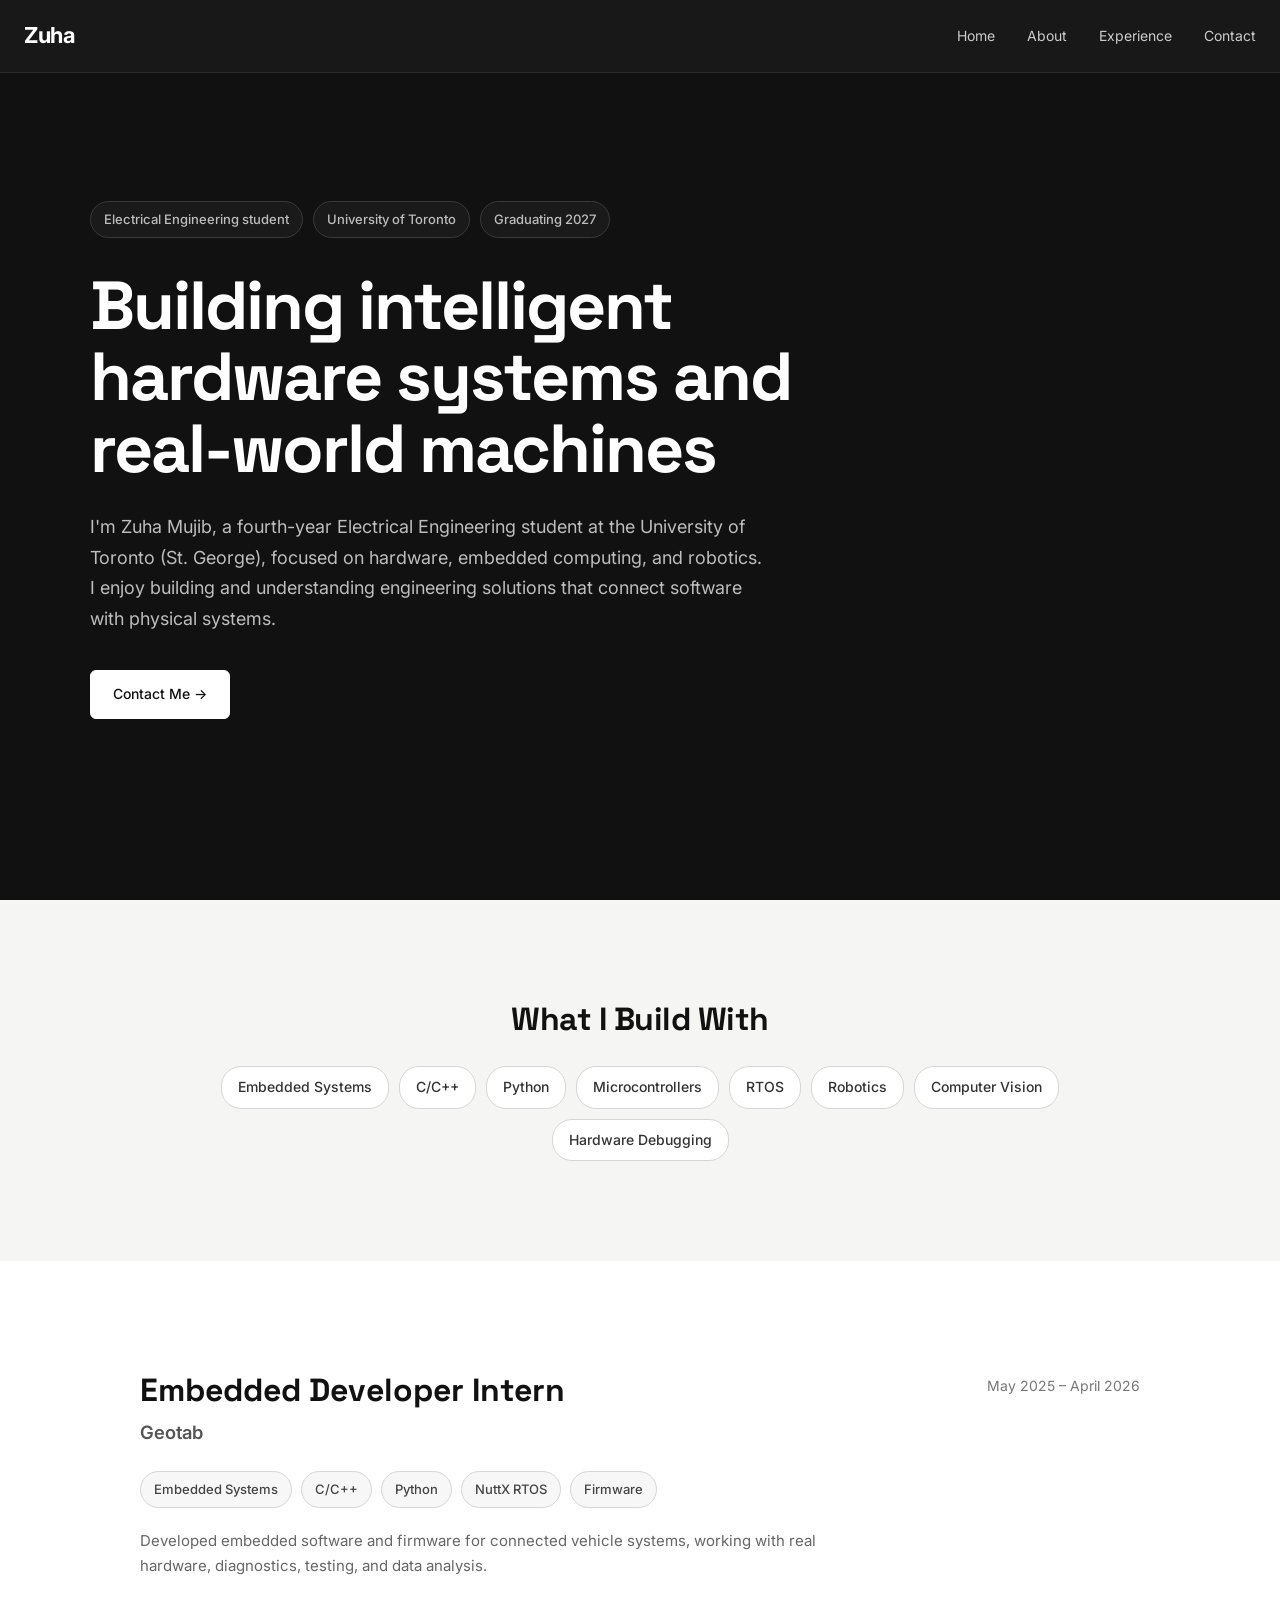
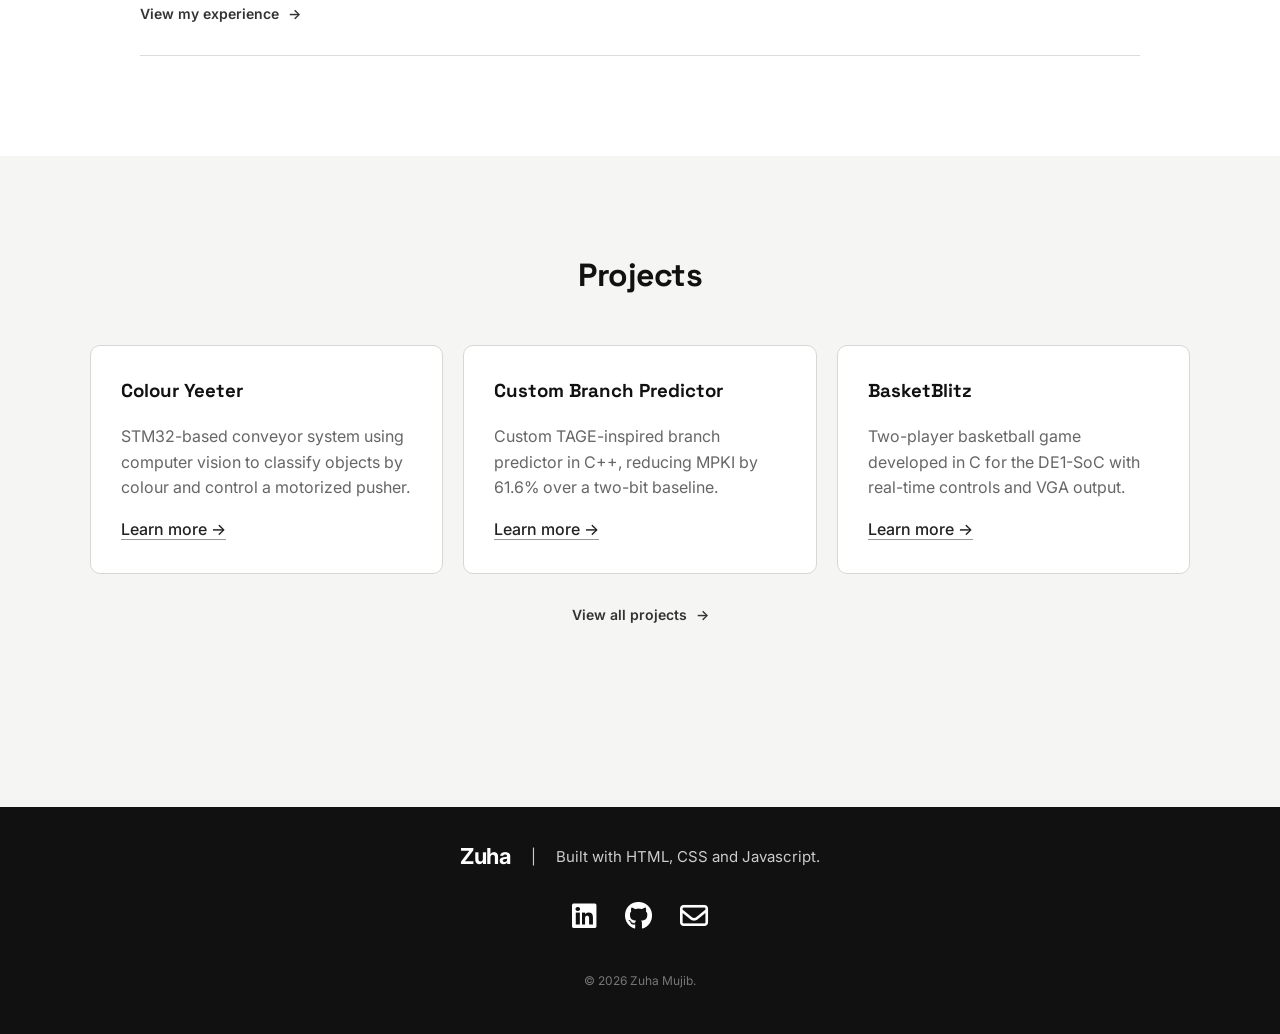
==== commit 675af238: "Updated a project link" ====
--- a/index.html
+++ b/index.html
@@ -131,10 +131,10 @@
                     </div>
 
                     <div class="project-card">
-                        <h3>Automatic License Plate Recognition</h3>
+                        <h3>Custom Branch Predictor</h3>
                         <p>
-                            Deep learning system combining license plate detection
-                            with character recognition.
+                            Custom TAGE-inspired branch predictor in C++, reducing MPKI by 61.6% over a two-bit
+                            baseline.
                         </p>
                         <a href="projects.html?project=3" class="text-link">
                             Learn more →
--- a/css/style.css
+++ b/css/style.css
@@ -261,9 +261,10 @@
     font-weight: 500;
 
     transition:
-        background-color 0.2s ease,
-        color 0.2s ease,
-        transform 0.2s ease;
+        background-color 0.15s ease,
+        border-color 0.15s ease,
+        color 0.15s ease,
+        transform 0.15s ease;
 }
 
 .button:hover {
@@ -484,8 +485,8 @@
 
 .about-intro h2 {
     margin-top: 0;
-    font-size: 30px;
-    font-weight: 500;
+    font-size: 36px;
+    font-weight: 800;
 }
 
 .about-intro h1 {
@@ -501,15 +502,15 @@
     display: flex;
     align-items: center;
     justify-content: center;
-
-    border: 1px solid #d0d0ce;
-    border-radius: 10px;
-
-    background-color: #e5e5e3;
-    color: #777777;
-
-    text-align: center;
-    font-size: 14px;
+}
+
+.profile-placeholder img {
+    max-width: 100%;
+    height: auto;
+
+    object-fit: contain;
+
+    border-radius: 2%;
 }
 
 
@@ -743,7 +744,7 @@
     margin: 0;
     color: #111;
     font-family: 'Space Grotesk', sans-serif;
-    font-size: clamp(1.7rem, 4vw, 2.5rem);
+    font-size: clamp(1.1rem, 2.5vw, 2rem);
     letter-spacing: -0.04em;
     line-height: 1.2;
 }
@@ -811,10 +812,6 @@
     color: #888;
 }
 
-.experience-section strong {
-    color: #333;
-}
-
 .experience-section code {
     padding: 2px 5px;
     border-radius: 3px;
@@ -823,6 +820,98 @@
     font-size: 0.88em;
 }
 
+/* ========================================
+   CONTACT PAGE
+   ======================================== */
+
+.contact-content {
+    display: flex;
+    flex-direction: column;
+    align-items: flex-start;
+    justify-content: flex-end;
+    min-height: calc(100vh - 72px);
+    padding: clamp(100px, 10vh, 300px) max(80px, 18vw);
+    background-color: #111111;
+
+    font-family: 'Space Grotesk', sans-serif;
+}
+
+.contact-page .footer {
+    margin-top: 0;
+}
+
+.contact-page {
+    min-height: 100vh;
+    max-width: 100%;
+
+}
+
+.contact-content h1 {
+    margin: 0 0 24px;
+
+    color: #ffffff;
+    font-size: 24px;
+    text-align: left;
+
+    font-family: 'Space Grotesk', sans-serif;
+}
+
+.contact-content p {
+    max-width: 430px;
+    margin: 0 0 20px;
+
+    color: #cccccc;
+    font-size: 18px;
+    text-align: left;
+
+    font-family: 'Space Grotesk', sans-serif;
+}
+
+.contact-content a {
+    color: #000000;
+    text-decoration: none;
+    font-weight: 600;
+    font-size: 18px;
+
+    transition: color 0.2s ease;
+
+    font-family: 'Space Grotesk', sans-serif;
+}
+
+.contact-button {
+    display: inline-block;
+    padding: 12px 22px;
+
+    border: 1px solid #8f8f8f;
+    border-radius: 6px;
+
+    background-color: #8f8f8f;
+    color: #111111;
+
+    text-decoration: none;
+    font-size: 14px;
+    font-family: 'Space Grotesk', sans-serif;
+    font-weight: 500;
+
+    transition:
+        background-color 0.15s ease,
+        border-color 0.15s ease,
+        color 0.15s ease,
+        transform 0.15s ease;
+}
+
+.contact-button:hover {
+    border-color: #ffffff;
+    background-color: #ffffff;
+    color: #111111;
+    transform: translateY(-3px);
+}
+
+.contact-buttons {
+    display: flex;
+    flex-wrap: wrap;
+    gap: 12px;
+}
 
 /* ========================================
    SKILLS
@@ -1102,7 +1191,7 @@
 .project-title {
     margin: 0;
     color: #f5f5f5;
-    font-size: clamp(1.25rem, 3vw, 2.6rem);
+    font-size: clamp(1.1rem, 2.5vw, 2rem);
     font-family: 'Space Grotesk', sans-serif;
     font-weight: 600;
     letter-spacing: -0.045em;
@@ -1411,6 +1500,17 @@
 
 @media (max-width: 768px) {
 
+    .contact-content {
+        min-height: calc(100vh - 120px);
+        padding: 80px 32px;
+        background-position: center, center center;
+        background-size: cover, cover;
+    }
+
+    .contact-content p {
+        font-size: 16px;
+    }
+
     .navbar-container {
         flex-direction: column;
         justify-content: center;
